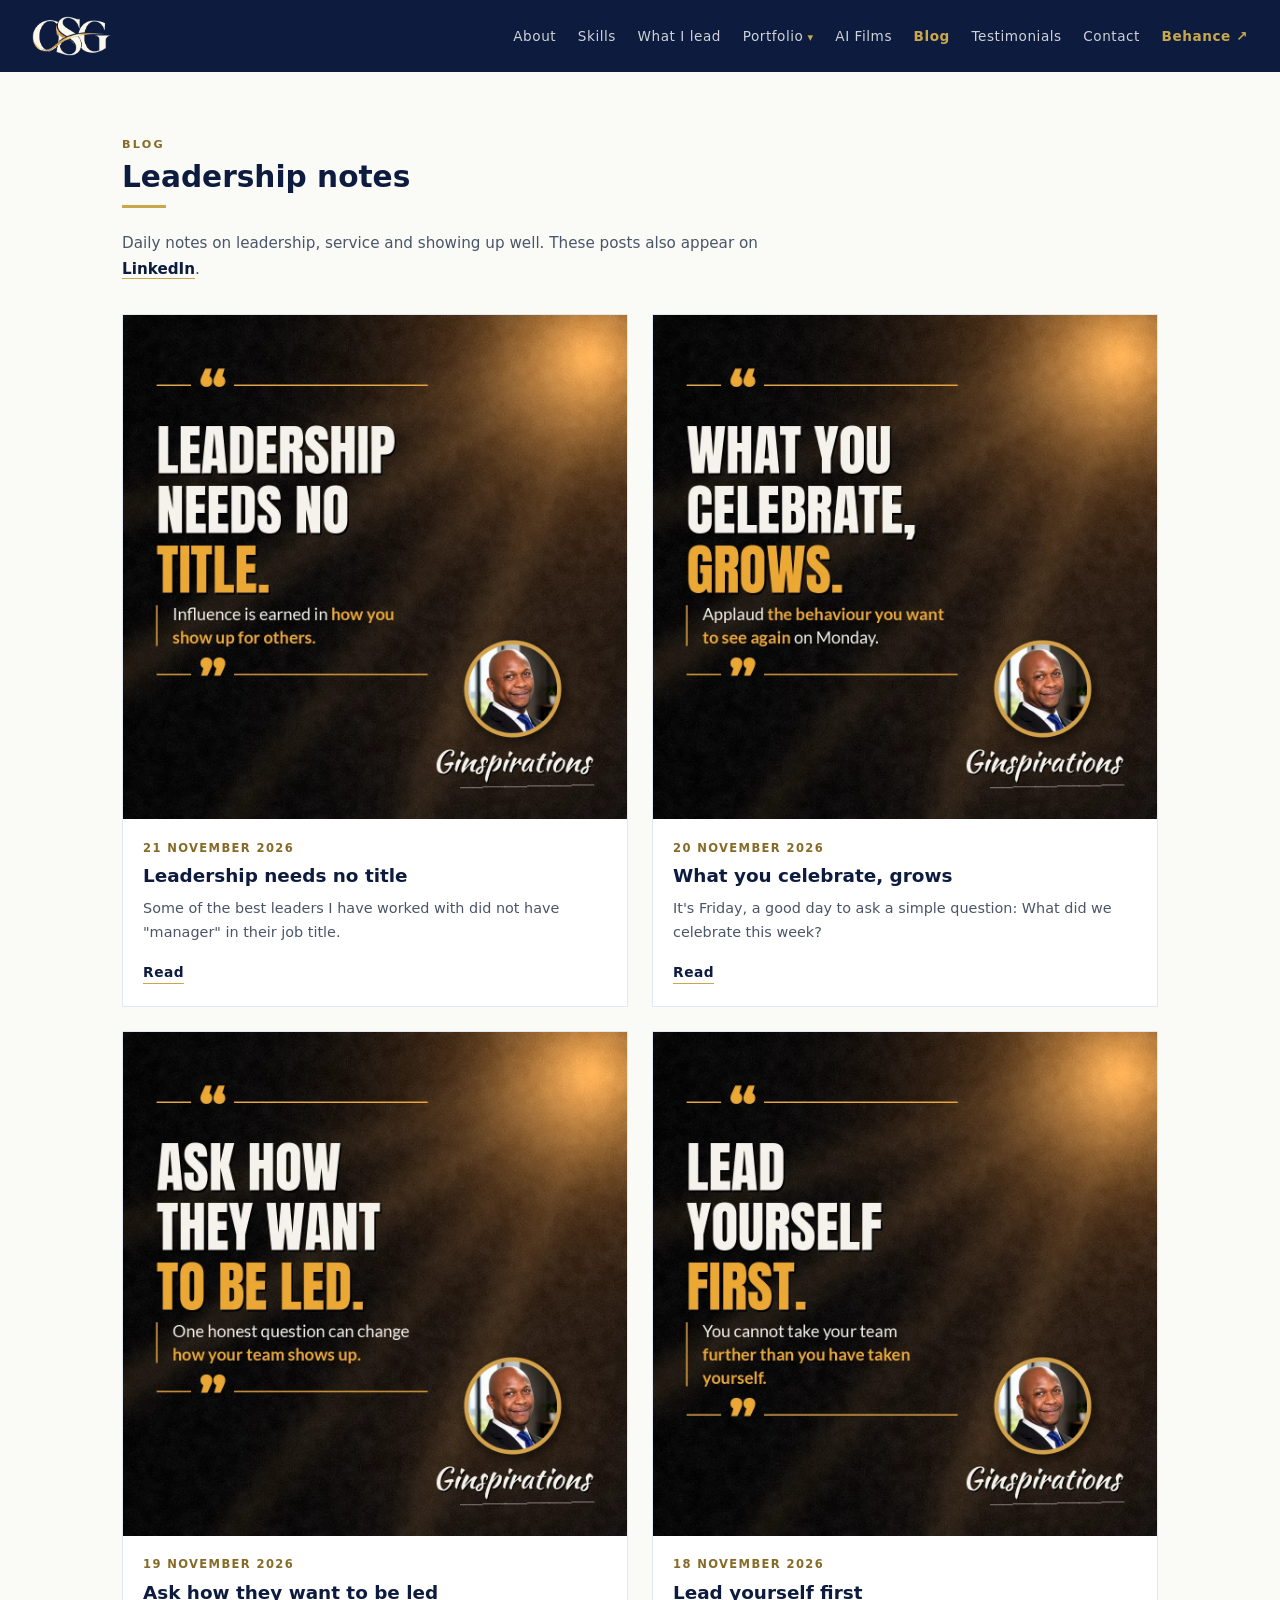
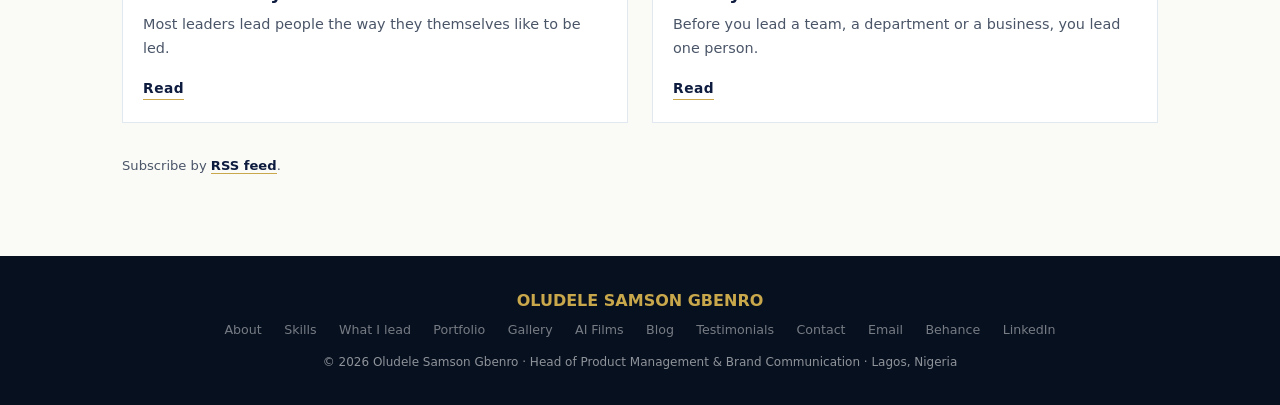
==== blog/index.html @ 09a49e97 "Add a blog for the daily leadership notes. The site now has a Blog section with the first four publi" ====
<!DOCTYPE html>
<html lang="en">
<head>
<meta charset="UTF-8">
<meta name="viewport" content="width=device-width, initial-scale=1.0">
<title>Blog | Oludele Gbenro</title>
<meta name="description" content="Leadership notes by Oludele Gbenro: daily lessons on leading yourself, your team and your work.">
<link rel="icon" href="/assets/img/favicon-osg.ico?v=2" sizes="any">
<link rel="icon" type="image/png" href="/assets/img/favicon-osg-32.png?v=2" sizes="32x32">
<link rel="apple-touch-icon" href="/assets/img/apple-touch-icon-osg.png?v=2">
<link rel="icon" type="image/png" href="/assets/img/icon-osg-512.png?v=2" sizes="512x512">
<link rel="stylesheet" href="/assets/css/blog.css">
<link rel="alternate" type="application/rss+xml" title="Oludele Gbenro — Blog" href="/blog/feed.xml">
<link rel="canonical" href="https://oludelegbenro.com/blog/">
<meta property="og:type" content="website">
<meta property="og:site_name" content="Oludele Gbenro">
<meta property="og:title" content="Blog | Oludele Gbenro">
<meta property="og:description" content="Leadership notes by Oludele Gbenro: daily lessons on leading yourself, your team and your work.">
<meta property="og:url" content="https://oludelegbenro.com/blog/">
<meta property="og:image" content="https://oludelegbenro.com/assets/blog/leadership-needs-no-title.jpg">
<meta property="og:image:secure_url" content="https://oludelegbenro.com/assets/blog/leadership-needs-no-title.jpg">
<meta property="og:image:type" content="image/jpeg">
<meta property="og:image:width" content="1080">
<meta property="og:image:height" content="1080">
<meta property="og:image:alt" content="Leadership needs no title">
<meta name="twitter:card" content="summary_large_image">
<meta name="twitter:title" content="Blog | Oludele Gbenro">
<meta name="twitter:description" content="Leadership notes by Oludele Gbenro: daily lessons on leading yourself, your team and your work.">
<meta name="twitter:image" content="https://oludelegbenro.com/assets/blog/leadership-needs-no-title.jpg">
</head>
<body>
<nav>
  <a class="logo" href="/" aria-label="Oludele Gbenro, home"><picture>
    <source type="image/webp" srcset="/assets/img/logo-osg-on-dark.webp">
    <img src="/assets/img/logo-osg-on-dark.png" width="79" height="40" alt="Oludele Samson Gbenro monogram">
  </picture></a>
  <button type="button" class="nav-toggle" aria-expanded="false" aria-controls="site-nav" aria-label="Menu"><span class="nav-toggle-bars" aria-hidden="true"></span></button>
  <ul class="nav-links" id="site-nav">
    <li><a href="/#about">About</a></li>
    <li><a href="/#skills">Skills</a></li>
    <li><a href="/#lead">What I lead</a></li>
    <li class="has-sub"><a href="/#portfolio" aria-haspopup="true" aria-expanded="false">Portfolio</a>
      <ul class="sub" aria-label="Portfolio submenu">
        <li><a href="/gallery.html">Gallery</a></li>
      </ul>
    </li>
    <li><a href="/#ai-films">AI Films</a></li>
    <li><a href="/blog/" aria-current="page">Blog</a></li>
    <li><a href="/#testimonials">Testimonials</a></li>
    <li><a href="/#contact">Contact</a></li>
    <li><a href="https://www.behance.net/deleg15" target="_blank" rel="noopener" style="color:var(--gold);font-weight:700">Behance ↗</a></li>
  </ul>
</nav>

<main>
<div class="blog-wrap">
  <div class="eyebrow">Blog</div>
  <h1 class="section-title">Leadership notes</h1>
  <div class="divider"></div>
  <p class="blog-intro">Daily notes on leadership, service and showing up well. These posts also appear on <a href="https://www.linkedin.com/in/oludelegbenro" target="_blank" rel="noopener">LinkedIn</a>.</p>
  <div class="blog-grid">
    <article class="blog-card">
      <a class="card-img" href="/blog/leadership-needs-no-title/">
        <picture>
          <source type="image/webp" srcset="/assets/blog/leadership-needs-no-title.webp">
          <img src="/assets/blog/leadership-needs-no-title.jpg" width="1080" height="1080" alt="Leadership needs no title" loading="lazy" decoding="async">
        </picture>
      </a>
      <div class="blog-card-body">
        <div class="blog-card-date">21 November 2026</div>
        <h2 class="blog-card-title"><a href="/blog/leadership-needs-no-title/">Leadership needs no title</a></h2>
        <p class="blog-card-excerpt">Some of the best leaders I have worked with did not have &quot;manager&quot; in their job title.</p>
        <a class="read-link" href="/blog/leadership-needs-no-title/">Read</a>
      </div>
    </article>
    <article class="blog-card">
      <a class="card-img" href="/blog/what-you-celebrate-grows/">
        <picture>
          <source type="image/webp" srcset="/assets/blog/what-you-celebrate-grows.webp">
          <img src="/assets/blog/what-you-celebrate-grows.jpg" width="1080" height="1080" alt="What you celebrate, grows" loading="lazy" decoding="async">
        </picture>
      </a>
      <div class="blog-card-body">
        <div class="blog-card-date">20 November 2026</div>
        <h2 class="blog-card-title"><a href="/blog/what-you-celebrate-grows/">What you celebrate, grows</a></h2>
        <p class="blog-card-excerpt">It&#x27;s Friday, a good day to ask a simple question: What did we celebrate this week?</p>
        <a class="read-link" href="/blog/what-you-celebrate-grows/">Read</a>
      </div>
    </article>
    <article class="blog-card">
      <a class="card-img" href="/blog/ask-how-they-want-to-be-led/">
        <picture>
          <source type="image/webp" srcset="/assets/blog/ask-how-they-want-to-be-led.webp">
          <img src="/assets/blog/ask-how-they-want-to-be-led.jpg" width="1080" height="1080" alt="Ask how they want to be led" loading="lazy" decoding="async">
        </picture>
      </a>
      <div class="blog-card-body">
        <div class="blog-card-date">19 November 2026</div>
        <h2 class="blog-card-title"><a href="/blog/ask-how-they-want-to-be-led/">Ask how they want to be led</a></h2>
        <p class="blog-card-excerpt">Most leaders lead people the way they themselves like to be led.</p>
        <a class="read-link" href="/blog/ask-how-they-want-to-be-led/">Read</a>
      </div>
    </article>
    <article class="blog-card">
      <a class="card-img" href="/blog/lead-yourself-first/">
        <picture>
          <source type="image/webp" srcset="/assets/blog/lead-yourself-first.webp">
          <img src="/assets/blog/lead-yourself-first.jpg" width="1080" height="1080" alt="Lead yourself first" loading="lazy" decoding="async">
        </picture>
      </a>
      <div class="blog-card-body">
        <div class="blog-card-date">18 November 2026</div>
        <h2 class="blog-card-title"><a href="/blog/lead-yourself-first/">Lead yourself first</a></h2>
        <p class="blog-card-excerpt">Before you lead a team, a department or a business, you lead one person.</p>
        <a class="read-link" href="/blog/lead-yourself-first/">Read</a>
      </div>
    </article>
  </div>
  <p class="rss-link">Subscribe by <a href="/blog/feed.xml">RSS feed</a>.</p>
</div>

</main>
<footer>
  <div class="footer-name">OLUDELE SAMSON GBENRO</div>
  <div class="footer-links">
    <a href="/#about">About</a>
    <a href="/#skills">Skills</a>
    <a href="/#lead">What I lead</a>
    <a href="/#portfolio">Portfolio</a>
    <a href="/gallery.html">Gallery</a>
    <a href="/#ai-films">AI Films</a>
    <a href="/blog/">Blog</a>
    <a href="/#testimonials">Testimonials</a>
    <a href="/#contact">Contact</a>
    <a href="mailto:oludele.gbenro@gmail.com">Email</a>
    <a href="https://www.behance.net/deleg15" target="_blank" rel="noopener">Behance</a>
    <a href="https://www.linkedin.com/in/oludelegbenro" target="_blank" rel="noopener">LinkedIn</a>
  </div>
  <div class="footer-copy">&copy; 2026 Oludele Samson Gbenro · Head of Product Management &amp; Brand Communication · Lagos, Nigeria</div>
</footer>


<script>
(function(){
  var btn=document.querySelector('.nav-toggle');
  var links=document.querySelector('#site-nav');
  if(btn && links){
    btn.addEventListener('click', function(){
      var open=btn.getAttribute('aria-expanded')==='true';
      btn.setAttribute('aria-expanded', open?'false':'true');
      links.classList.toggle('is-open', !open);
    });
    links.querySelectorAll('a').forEach(function(a){
      a.addEventListener('click', function(){
        if(window.matchMedia('(max-width:880px)').matches){
          btn.setAttribute('aria-expanded','false');
          links.classList.remove('is-open');
        }
      });
    });
  }
  document.querySelectorAll('.has-sub').forEach(function(li){
    var t=li.querySelector(':scope > a');
    if(!t) return;
    if(!t.hasAttribute('aria-expanded')) t.setAttribute('aria-expanded','false');
    function open(){t.setAttribute('aria-expanded','true');}
    function close(){t.setAttribute('aria-expanded','false');}
    li.addEventListener('mouseenter', open);
    li.addEventListener('mouseleave', close);
    li.addEventListener('focusin', open);
    li.addEventListener('focusout', function(e){
      if(!li.contains(e.relatedTarget)) close();
    });
  });
})();
</script>

<!-- Cloudflare Web Analytics --><script type='module' src='https://static.cloudflareinsights.com/beacon.min.js' data-cf-beacon='{"token": "ed37141234864c09a4eef9b2cd241694"}'></script><!-- End Cloudflare Web Analytics -->
</body>
</html>
---- assets/css/blog.css ----
*{margin:0;padding:0;box-sizing:border-box}
:root{
  --navy:#0D1B3E;--gold:#C9A84C;--gold-on-light:#866A27;--cream:#FAFAF7;
  --slate:#4A5568;--light:#F4F4F8;--border:#E2E8F0;
  --text:#1A1F36;--muted:#6B7280;
}
body{font-family:'Segoe UI',system-ui,sans-serif;color:var(--text);background:var(--cream);line-height:1.6;min-height:100vh;display:flex;flex-direction:column}
a{text-decoration:none}
a:focus,a:focus-visible{outline:2px solid var(--gold);outline-offset:3px}
img{max-width:100%;height:auto;display:block}
main{flex:1}

nav{background:var(--navy);padding:1rem 2rem;display:flex;justify-content:space-between;align-items:center;position:sticky;top:0;z-index:100}
.logo{display:flex;align-items:center;flex-shrink:0;line-height:0}
.logo picture{display:block;line-height:0}
.logo img{height:40px;width:auto;display:block}
a.logo{text-decoration:none}
a.logo:focus,a.logo:focus-visible{outline:2px solid var(--gold);outline-offset:3px}
.nav-toggle{display:none;width:44px;height:44px;background:transparent;border:1.5px solid var(--gold);cursor:pointer;padding:0;align-items:center;justify-content:center}
.nav-toggle-bars,.nav-toggle-bars::before,.nav-toggle-bars::after{display:block;width:18px;height:2px;background:var(--gold);position:relative}
.nav-toggle-bars::before,.nav-toggle-bars::after{content:"";position:absolute;left:0}
.nav-toggle-bars::before{top:-6px}
.nav-toggle-bars::after{top:6px}
.nav-toggle[aria-expanded="true"] .nav-toggle-bars{background:transparent}
.nav-toggle[aria-expanded="true"] .nav-toggle-bars::before{top:0;transform:rotate(45deg)}
.nav-toggle[aria-expanded="true"] .nav-toggle-bars::after{top:0;transform:rotate(-45deg)}
.nav-links{display:flex;gap:1.35rem;list-style:none;flex-wrap:wrap}
.nav-links a{color:rgba(255,255,255,0.8);font-size:0.85rem;letter-spacing:0.04em}
.nav-links a:hover{color:var(--gold)}
.nav-links a[aria-current="page"]{color:var(--gold);font-weight:700}
.nav-links .has-sub{position:relative}
.nav-links .sub{list-style:none;position:absolute;top:100%;left:-0.9rem;min-width:170px;background:var(--navy);border:1px solid rgba(201,168,76,0.4);padding:0.4rem 0;display:none;z-index:200}
.nav-links .has-sub:hover .sub,.nav-links .has-sub:focus-within .sub{display:block}
.nav-links .has-sub>a::after{content:" \25BE";font-size:0.7rem;color:var(--gold)}
.nav-links .sub a{display:block;padding:0.45rem 0.9rem;white-space:nowrap}
.nav-links .has-sub{padding-bottom:0.4rem;margin-bottom:-0.4rem}

footer{background:#07101f;padding:2rem;text-align:center}
.footer-name{color:var(--gold);font-weight:700;font-size:1rem;margin-bottom:0.35rem}
.footer-links{display:flex;gap:1.4rem;justify-content:center;margin-bottom:0.85rem;flex-wrap:wrap}
.footer-links a{color:rgba(255,255,255,0.45);font-size:0.79rem}
.footer-links a:hover{color:var(--gold)}
.footer-copy{color:rgba(255,255,255,0.55);font-size:0.75rem}

.btn-primary{background:var(--gold);color:var(--navy);padding:0.68rem 1.5rem;font-weight:700;font-size:0.86rem;letter-spacing:0.05em;display:inline-block}
.btn-outline{border:1.5px solid var(--gold-on-light);color:var(--gold-on-light);padding:0.68rem 1.5rem;font-weight:600;font-size:0.86rem;display:inline-block;background:transparent}
.btn-outline:hover{background:rgba(134,106,39,0.08)}

.blog-wrap{padding:4rem 2rem 5rem;max-width:1100px;margin:0 auto;width:100%}
.eyebrow{color:var(--gold-on-light);font-size:0.7rem;letter-spacing:0.2em;text-transform:uppercase;font-weight:700;margin-bottom:0.4rem}
.section-title{font-size:1.85rem;font-weight:700;color:var(--navy);margin-bottom:0.4rem;line-height:1.2}
.divider{width:44px;height:3px;background:var(--gold);margin:0.6rem 0 1.4rem}
.blog-intro{font-size:0.95rem;color:var(--slate);max-width:40rem;margin:0 0 2rem;line-height:1.7}
.blog-intro a{color:var(--navy);font-weight:700;border-bottom:1px solid var(--gold)}

.blog-grid{display:grid;grid-template-columns:1fr;gap:1.5rem}
@media(min-width:760px){
  .blog-grid{grid-template-columns:1fr 1fr}
}
.blog-card{background:#fff;border:0.5px solid var(--border);overflow:hidden;display:flex;flex-direction:column;min-width:0}
.blog-card a.card-img{display:block;background:var(--light)}
.blog-card img{width:100%;aspect-ratio:1/1;object-fit:cover}
.blog-card-body{padding:1.2rem 1.25rem 1.4rem;display:flex;flex-direction:column;flex:1}
.blog-card-date{font-size:0.72rem;letter-spacing:0.12em;text-transform:uppercase;color:var(--gold-on-light);font-weight:700;margin-bottom:0.45rem}
.blog-card-title{font-size:1.15rem;font-weight:700;color:var(--navy);margin:0 0 0.55rem;line-height:1.3}
.blog-card-title a{color:var(--navy)}
.blog-card-title a:hover{color:var(--gold-on-light)}
.blog-card-excerpt{font-size:0.9rem;color:var(--slate);line-height:1.65;margin:0 0 1rem;flex:1}
.blog-card .read-link{color:var(--navy);font-weight:700;font-size:0.86rem;letter-spacing:0.04em;border-bottom:1px solid var(--gold);align-self:flex-start}

.crumb{font-size:0.8rem;color:var(--muted);margin-bottom:1.4rem}
.crumb a{color:var(--gold-on-light);font-weight:600}
.crumb a:hover{border-bottom:1px solid var(--gold-on-light)}
.crumb span{margin:0 0.4rem;color:var(--border)}

.post{max-width:720px;margin:0 auto}
.post-date{font-size:0.72rem;letter-spacing:0.14em;text-transform:uppercase;color:var(--gold-on-light);font-weight:700;margin-bottom:0.55rem}
.post h1{font-size:2rem;font-weight:700;color:var(--navy);line-height:1.2;margin:0 0 1.4rem}
.post-hero{margin:0 0 2rem;background:#fff;border:0.5px solid var(--border)}
.post-hero img{width:100%;aspect-ratio:1/1;object-fit:cover}
.post-body{font-size:1.05rem;color:var(--text);line-height:1.8}
.post-body p{margin:0 0 1.05rem}
.post-truth{background:var(--light);border-left:3px solid var(--gold);padding:1rem 1.15rem;margin:1.4rem 0 1.5rem}
.post-truth-label{display:block;font-size:0.72rem;letter-spacing:0.16em;text-transform:uppercase;color:var(--gold-on-light);font-weight:700;margin-bottom:0.35rem}
.post-truth-line{font-size:1.15rem;font-weight:700;color:var(--navy);line-height:1.4;margin:0}

.post-tags{display:flex;flex-wrap:wrap;gap:0.45rem;margin:1.6rem 0 0;list-style:none}
.post-tags li{font-size:0.72rem;letter-spacing:0.04em;color:var(--gold-on-light);border:1px solid rgba(134,106,39,0.35);padding:0.22rem 0.55rem;font-weight:600}

.post-cta{margin:2.4rem 0 0;background:var(--navy);padding:1.75rem 1.5rem;text-align:center}
.post-cta h2{color:#fff;font-size:1.15rem;margin:0 0 0.45rem}
.post-cta p{color:rgba(255,255,255,0.65);font-size:0.9rem;margin:0 0 1.2rem}
.post-cta-actions{display:flex;flex-wrap:wrap;gap:0.7rem;justify-content:center}
.post-cta .btn-primary{color:var(--navy)}
.post-cta .btn-outline{border-color:var(--gold);color:var(--gold)}
.post-cta .btn-outline:hover{background:rgba(201,168,76,0.12)}

.post-pager{background:transparent;position:static;display:flex;justify-content:space-between;align-items:flex-start;gap:1rem;flex-wrap:wrap;margin:2.2rem 0 0;padding:1.4rem 0 0;border-top:0.5px solid var(--border);text-align:left}
.post-pager a{color:var(--navy);font-size:0.88rem;font-weight:600;max-width:48%;line-height:1.4}
.post-pager a:hover{color:var(--gold-on-light)}
.post-pager .dir{display:block;font-size:0.68rem;letter-spacing:0.14em;text-transform:uppercase;color:var(--gold-on-light);font-weight:700;margin-bottom:0.2rem}
.post-pager .next{text-align:right;margin-left:auto}

.rss-link{margin-top:2rem;font-size:0.82rem;color:var(--slate)}
.rss-link a{color:var(--navy);font-weight:700;border-bottom:1px solid var(--gold)}

@media(max-width:880px){
  .logo img{height:34px}
  nav{flex-wrap:wrap;gap:0;align-items:center}
  .nav-toggle{display:inline-flex}
  .nav-links{display:none;flex-direction:column;gap:0;flex-basis:100%;width:100%;padding:0.35rem 0 0.5rem}
  .nav-links.is-open{display:flex}
  .nav-links>li{width:100%}
  .nav-links a{display:block;padding:0.7rem 0}
  .nav-links .sub{position:static;display:flex;flex-direction:column;background:none;border:0;padding:0 0 0 0.9rem;min-width:0;margin:0}
  .nav-links .sub a{padding:0.4rem 0}
  .nav-links .sub a::before{content:"\21B3 ";color:var(--gold)}
  .nav-links .has-sub{padding-bottom:0;margin-bottom:0}
}
@media(max-width:760px){
  .blog-wrap{padding:2.4rem 1.25rem 3.5rem}
  .post h1{font-size:1.55rem}
  .post-pager a{max-width:100%}
  .post-pager .next{text-align:left;margin-left:0}
}
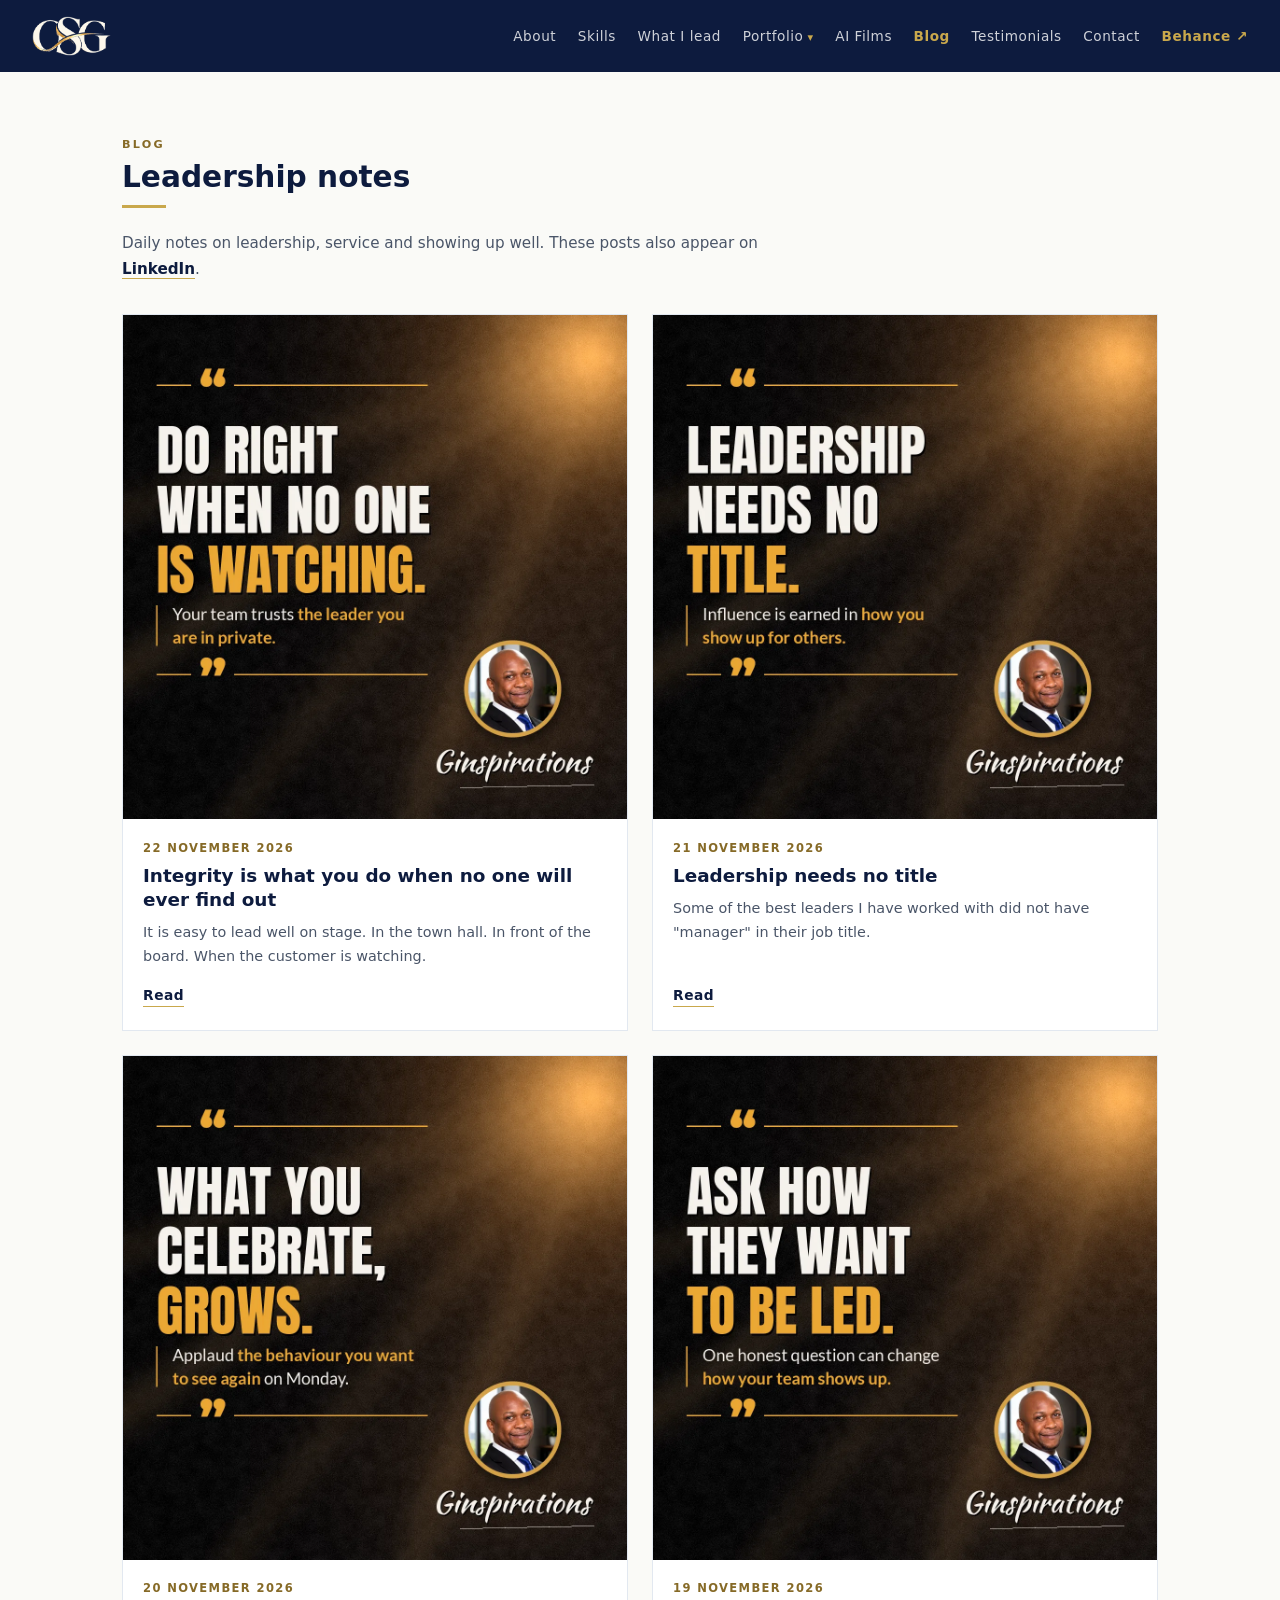
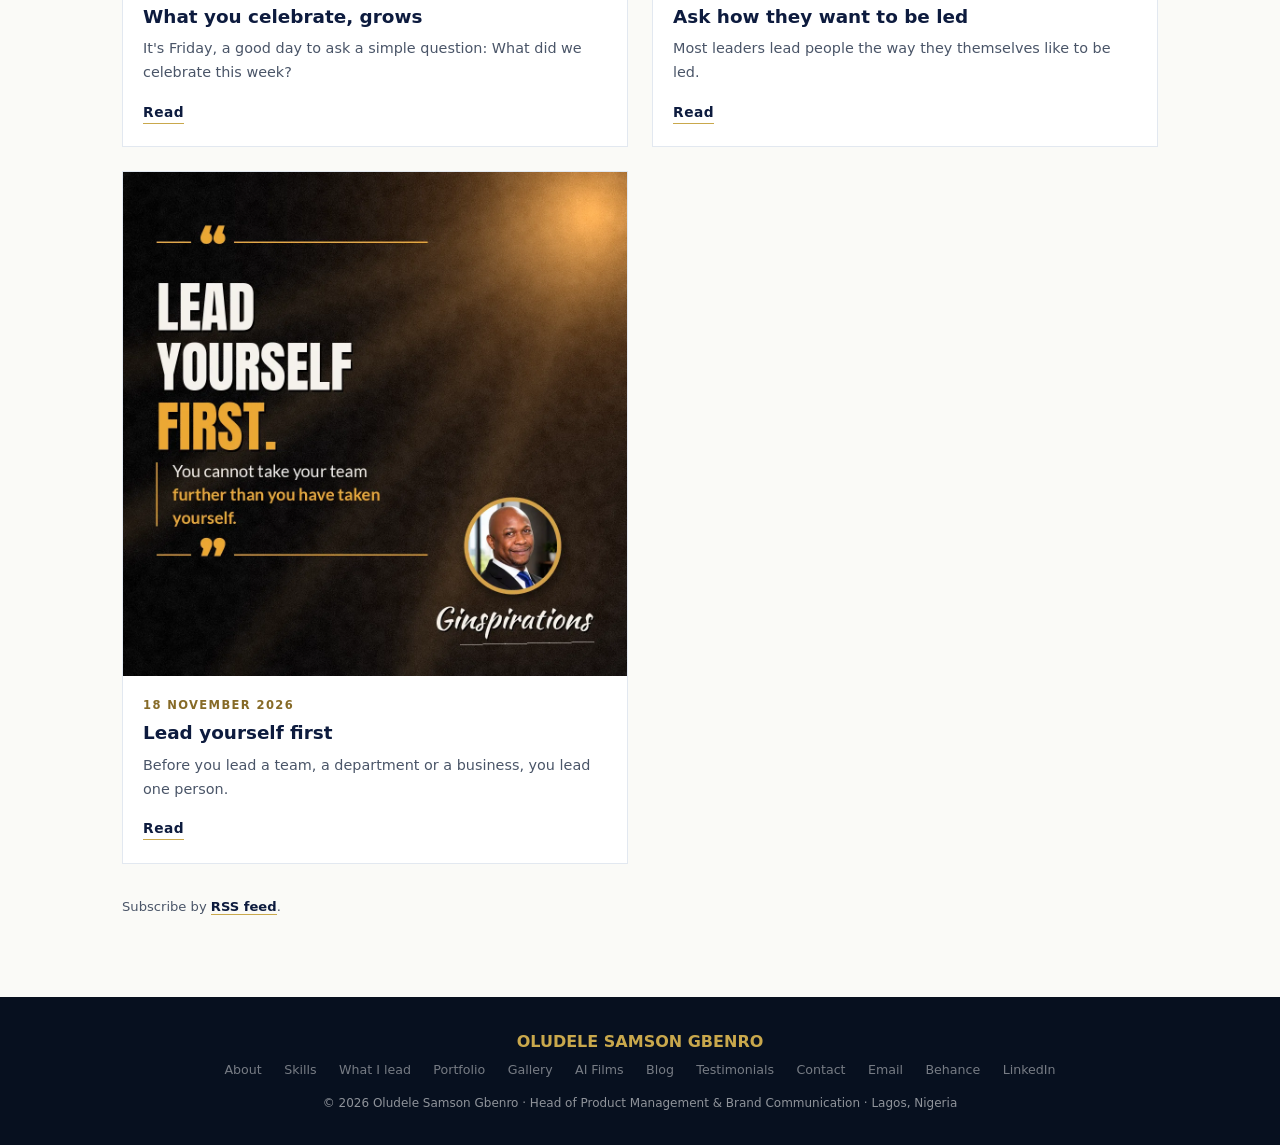
==== commit d3133a6c: "Blog: leadership 22 Nov" ====
--- a/blog/index.html
+++ b/blog/index.html
@@ -17,16 +17,16 @@
 <meta property="og:title" content="Blog | Oludele Gbenro">
 <meta property="og:description" content="Leadership notes by Oludele Gbenro: daily lessons on leading yourself, your team and your work.">
 <meta property="og:url" content="https://oludelegbenro.com/blog/">
-<meta property="og:image" content="https://oludelegbenro.com/assets/blog/leadership-needs-no-title.jpg">
-<meta property="og:image:secure_url" content="https://oludelegbenro.com/assets/blog/leadership-needs-no-title.jpg">
+<meta property="og:image" content="https://oludelegbenro.com/assets/blog/integrity-is-what-you-do-when-no-one-will-ever-find-out.jpg">
+<meta property="og:image:secure_url" content="https://oludelegbenro.com/assets/blog/integrity-is-what-you-do-when-no-one-will-ever-find-out.jpg">
 <meta property="og:image:type" content="image/jpeg">
 <meta property="og:image:width" content="1080">
 <meta property="og:image:height" content="1080">
-<meta property="og:image:alt" content="Leadership needs no title">
+<meta property="og:image:alt" content="Integrity is what you do when no one will ever find out">
 <meta name="twitter:card" content="summary_large_image">
 <meta name="twitter:title" content="Blog | Oludele Gbenro">
 <meta name="twitter:description" content="Leadership notes by Oludele Gbenro: daily lessons on leading yourself, your team and your work.">
-<meta name="twitter:image" content="https://oludelegbenro.com/assets/blog/leadership-needs-no-title.jpg">
+<meta name="twitter:image" content="https://oludelegbenro.com/assets/blog/integrity-is-what-you-do-when-no-one-will-ever-find-out.jpg">
 </head>
 <body>
 <nav>
@@ -59,6 +59,20 @@
   <div class="divider"></div>
   <p class="blog-intro">Daily notes on leadership, service and showing up well. These posts also appear on <a href="https://www.linkedin.com/in/oludelegbenro" target="_blank" rel="noopener">LinkedIn</a>.</p>
   <div class="blog-grid">
+    <article class="blog-card">
+      <a class="card-img" href="/blog/integrity-is-what-you-do-when-no-one-will-ever-find-out/">
+        <picture>
+          <source type="image/webp" srcset="/assets/blog/integrity-is-what-you-do-when-no-one-will-ever-find-out.webp">
+          <img src="/assets/blog/integrity-is-what-you-do-when-no-one-will-ever-find-out.jpg" width="1080" height="1080" alt="Integrity is what you do when no one will ever find out" loading="lazy" decoding="async">
+        </picture>
+      </a>
+      <div class="blog-card-body">
+        <div class="blog-card-date">22 November 2026</div>
+        <h2 class="blog-card-title"><a href="/blog/integrity-is-what-you-do-when-no-one-will-ever-find-out/">Integrity is what you do when no one will ever find out</a></h2>
+        <p class="blog-card-excerpt">It is easy to lead well on stage. In the town hall. In front of the board. When the customer is watching.</p>
+        <a class="read-link" href="/blog/integrity-is-what-you-do-when-no-one-will-ever-find-out/">Read</a>
+      </div>
+    </article>
     <article class="blog-card">
       <a class="card-img" href="/blog/leadership-needs-no-title/">
         <picture>
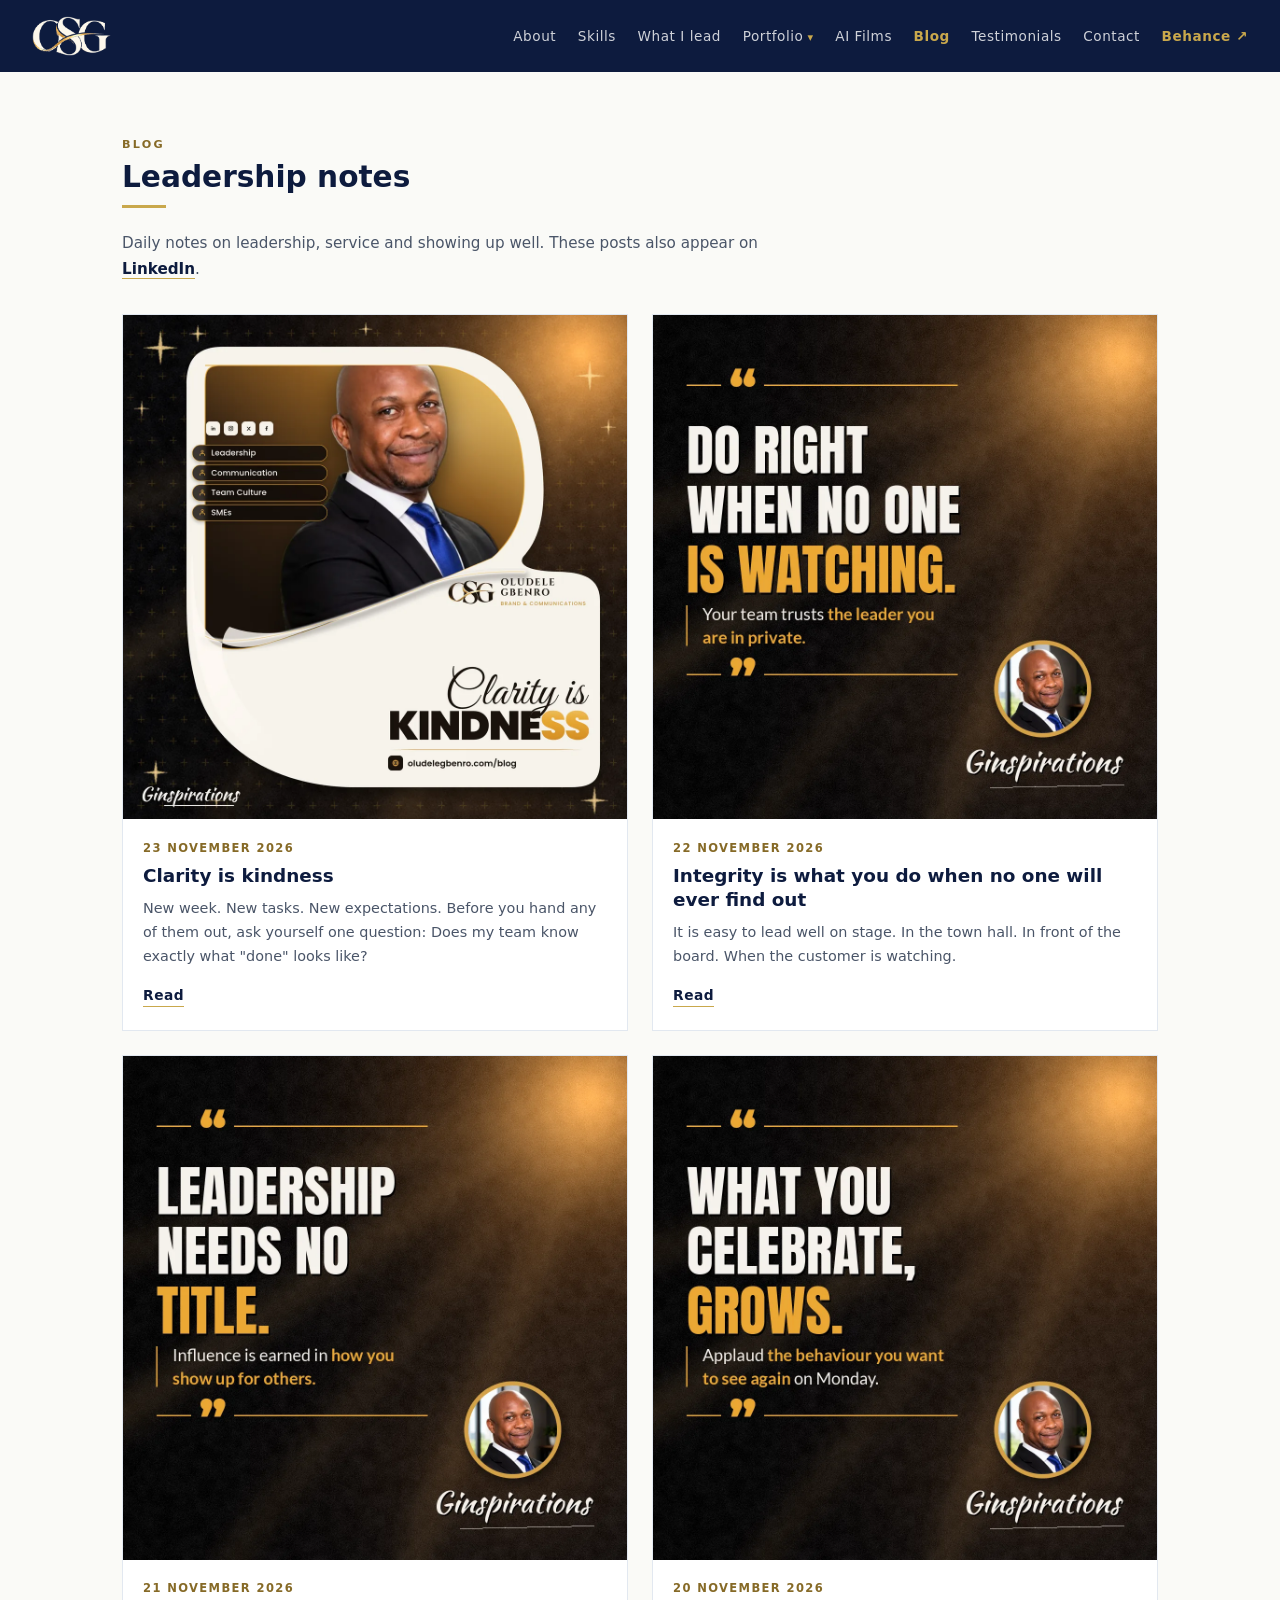
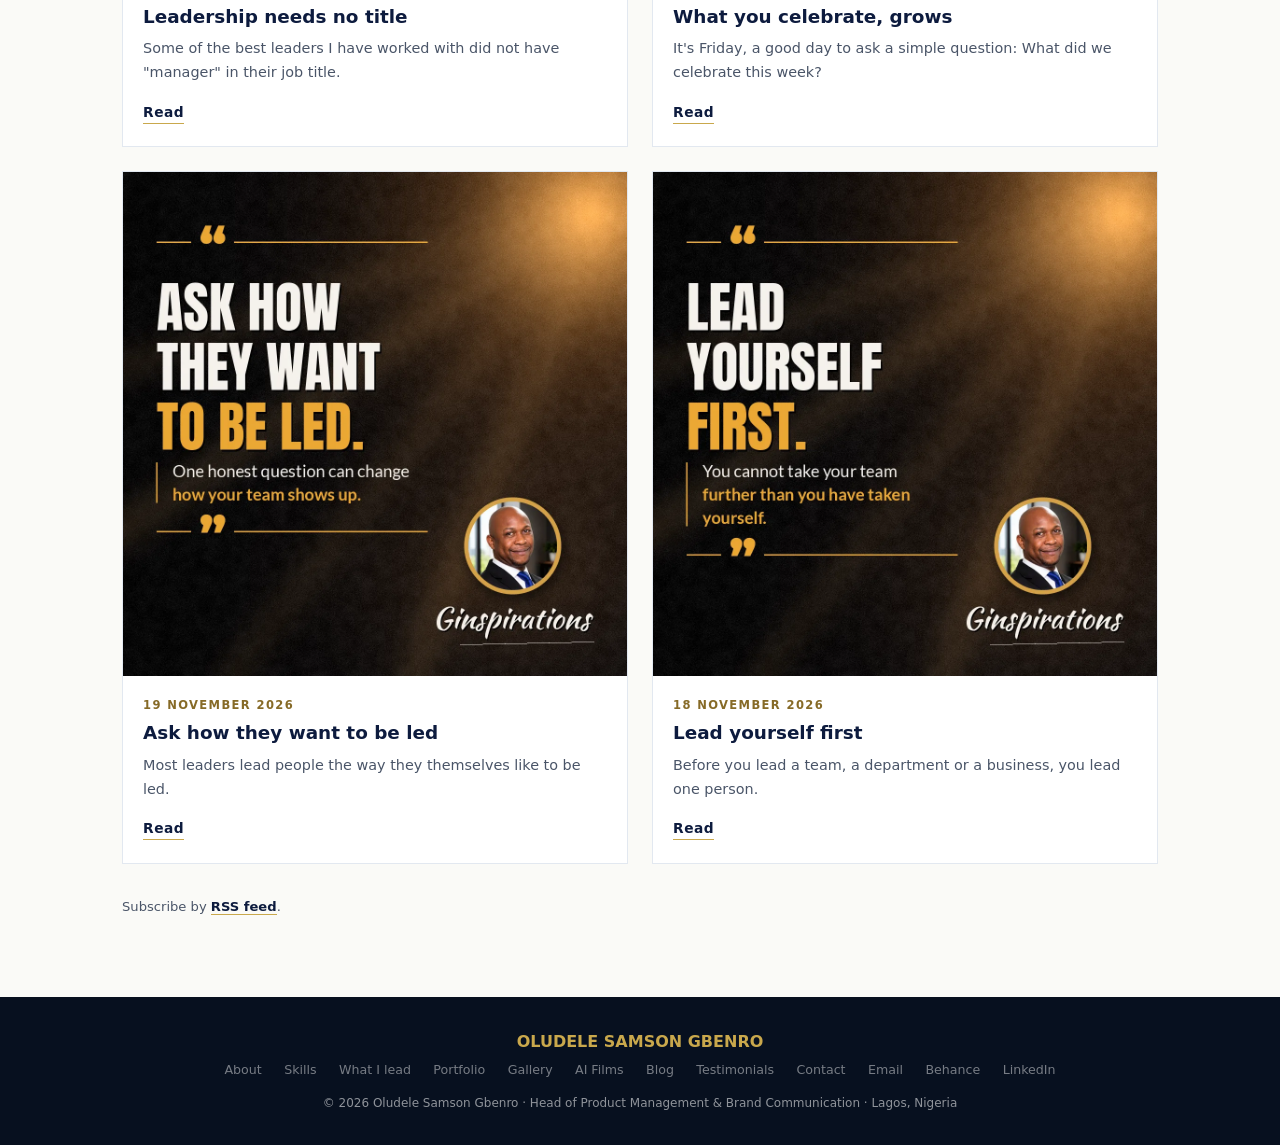
==== commit ab9347a6: "Blog: Clarity is kindness" ====
--- a/blog/index.html
+++ b/blog/index.html
@@ -17,16 +17,16 @@
 <meta property="og:title" content="Blog | Oludele Gbenro">
 <meta property="og:description" content="Leadership notes by Oludele Gbenro: daily lessons on leading yourself, your team and your work.">
 <meta property="og:url" content="https://oludelegbenro.com/blog/">
-<meta property="og:image" content="https://oludelegbenro.com/assets/blog/integrity-is-what-you-do-when-no-one-will-ever-find-out.jpg">
-<meta property="og:image:secure_url" content="https://oludelegbenro.com/assets/blog/integrity-is-what-you-do-when-no-one-will-ever-find-out.jpg">
+<meta property="og:image" content="https://oludelegbenro.com/assets/blog/clarity-is-kindness.jpg">
+<meta property="og:image:secure_url" content="https://oludelegbenro.com/assets/blog/clarity-is-kindness.jpg">
 <meta property="og:image:type" content="image/jpeg">
 <meta property="og:image:width" content="1080">
 <meta property="og:image:height" content="1080">
-<meta property="og:image:alt" content="Integrity is what you do when no one will ever find out">
+<meta property="og:image:alt" content="Clarity is kindness">
 <meta name="twitter:card" content="summary_large_image">
 <meta name="twitter:title" content="Blog | Oludele Gbenro">
 <meta name="twitter:description" content="Leadership notes by Oludele Gbenro: daily lessons on leading yourself, your team and your work.">
-<meta name="twitter:image" content="https://oludelegbenro.com/assets/blog/integrity-is-what-you-do-when-no-one-will-ever-find-out.jpg">
+<meta name="twitter:image" content="https://oludelegbenro.com/assets/blog/clarity-is-kindness.jpg">
 </head>
 <body>
 <nav>
@@ -59,6 +59,20 @@
   <div class="divider"></div>
   <p class="blog-intro">Daily notes on leadership, service and showing up well. These posts also appear on <a href="https://www.linkedin.com/in/oludelegbenro" target="_blank" rel="noopener">LinkedIn</a>.</p>
   <div class="blog-grid">
+    <article class="blog-card">
+      <a class="card-img" href="/blog/clarity-is-kindness/">
+        <picture>
+          <source type="image/webp" srcset="/assets/blog/clarity-is-kindness.webp">
+          <img src="/assets/blog/clarity-is-kindness.jpg" width="1080" height="1080" alt="Clarity is kindness" loading="lazy" decoding="async">
+        </picture>
+      </a>
+      <div class="blog-card-body">
+        <div class="blog-card-date">23 November 2026</div>
+        <h2 class="blog-card-title"><a href="/blog/clarity-is-kindness/">Clarity is kindness</a></h2>
+        <p class="blog-card-excerpt">New week. New tasks. New expectations. Before you hand any of them out, ask yourself one question: Does my team know exactly what &quot;done&quot; looks like?</p>
+        <a class="read-link" href="/blog/clarity-is-kindness/">Read</a>
+      </div>
+    </article>
     <article class="blog-card">
       <a class="card-img" href="/blog/integrity-is-what-you-do-when-no-one-will-ever-find-out/">
         <picture>
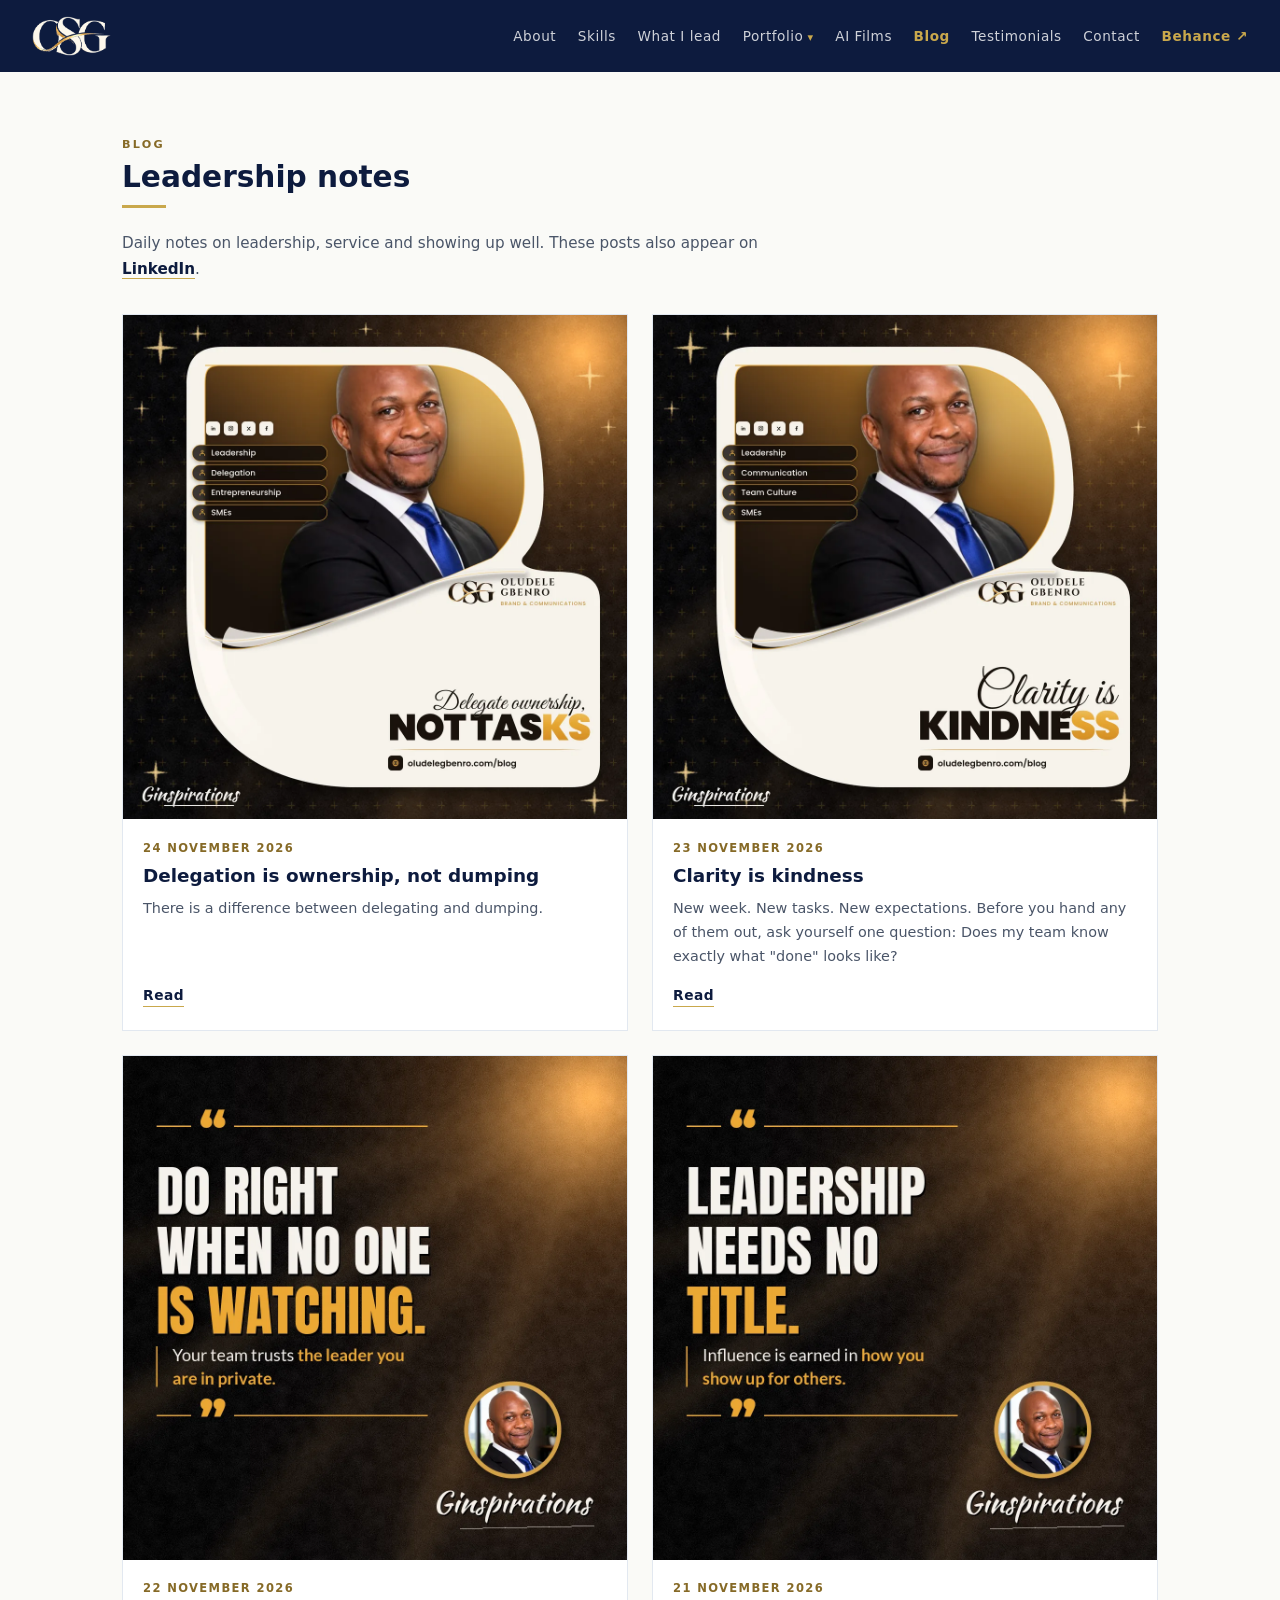
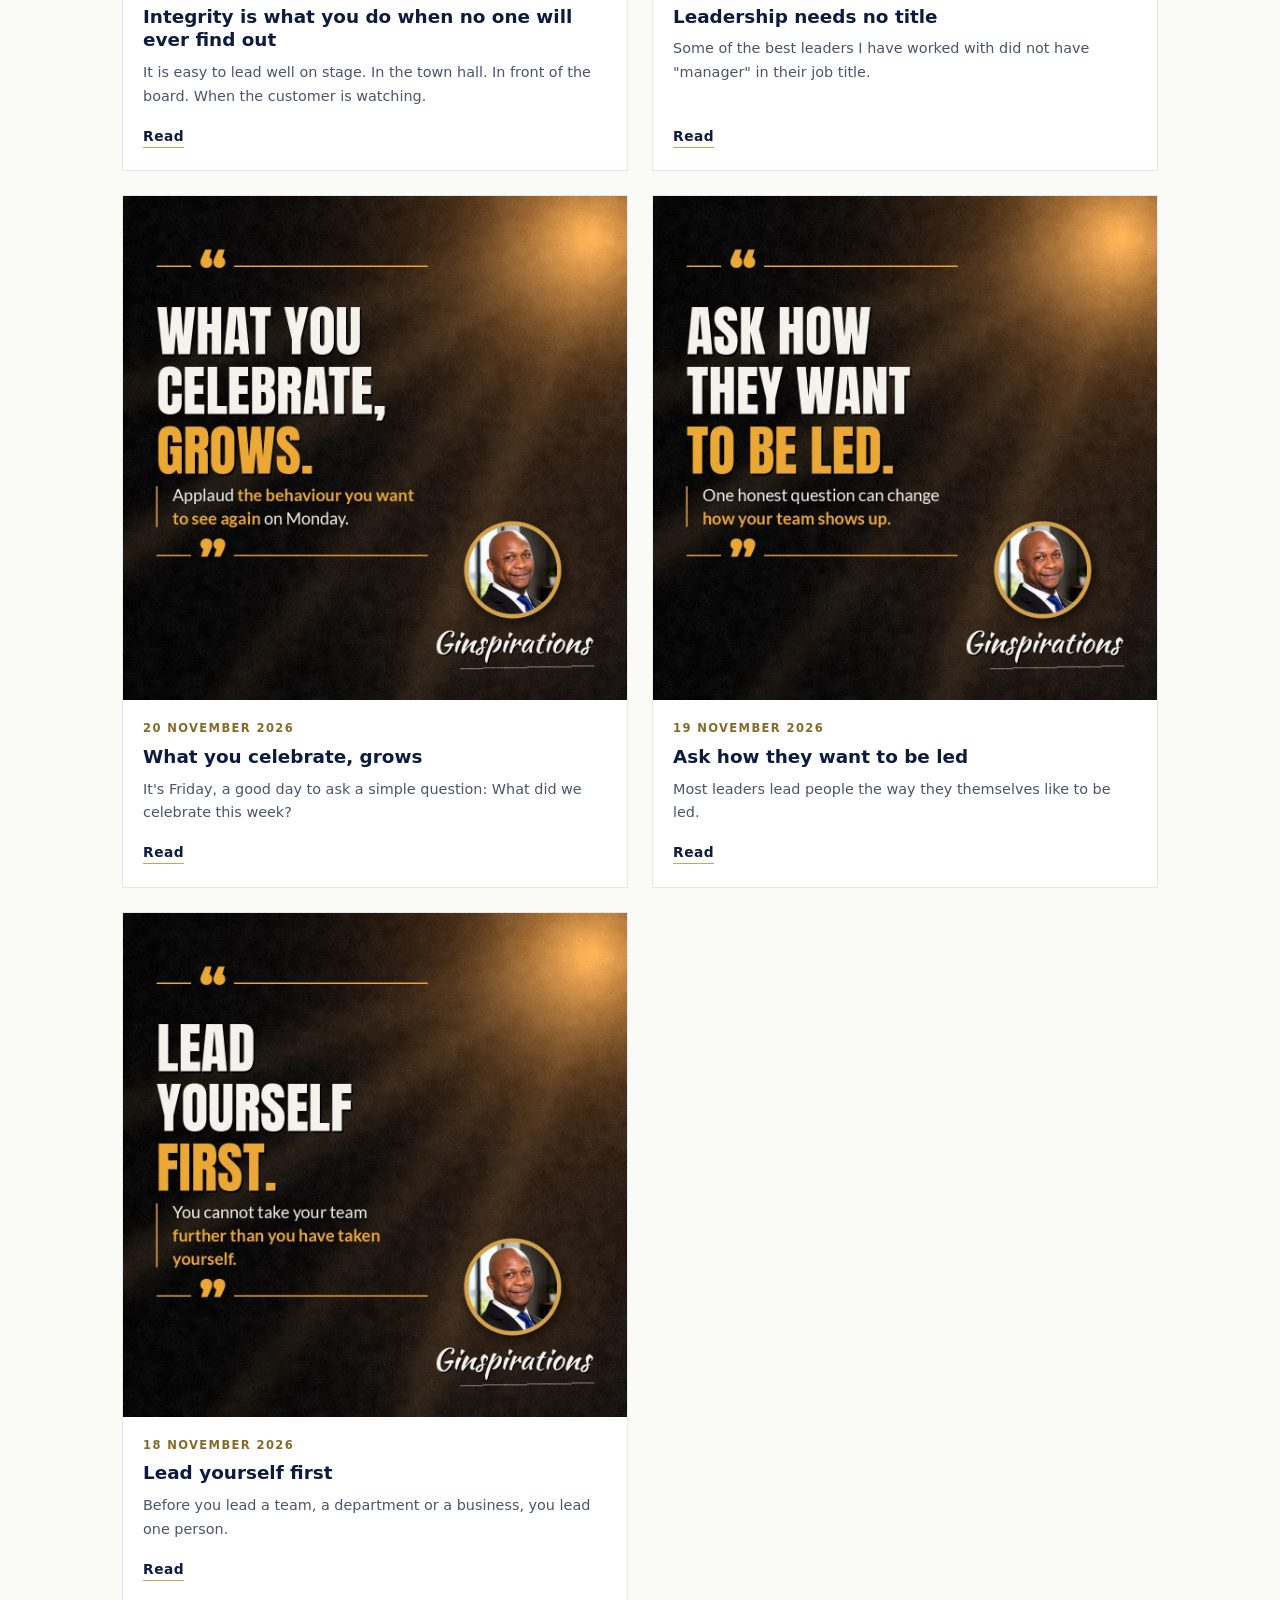
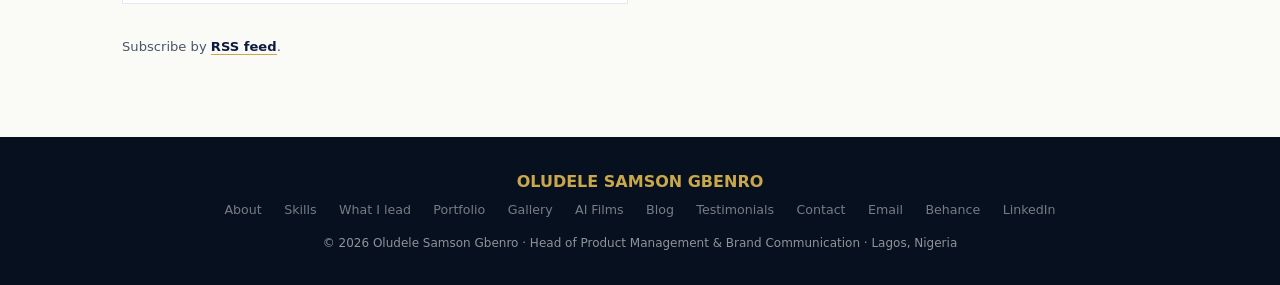
==== commit 71b497a2: "Blog: delegation is ownership, not dumping" ====
--- a/blog/index.html
+++ b/blog/index.html
@@ -17,16 +17,16 @@
 <meta property="og:title" content="Blog | Oludele Gbenro">
 <meta property="og:description" content="Leadership notes by Oludele Gbenro: daily lessons on leading yourself, your team and your work.">
 <meta property="og:url" content="https://oludelegbenro.com/blog/">
-<meta property="og:image" content="https://oludelegbenro.com/assets/blog/clarity-is-kindness.jpg">
-<meta property="og:image:secure_url" content="https://oludelegbenro.com/assets/blog/clarity-is-kindness.jpg">
+<meta property="og:image" content="https://oludelegbenro.com/assets/blog/delegation-is-ownership-not-dumping.jpg">
+<meta property="og:image:secure_url" content="https://oludelegbenro.com/assets/blog/delegation-is-ownership-not-dumping.jpg">
 <meta property="og:image:type" content="image/jpeg">
 <meta property="og:image:width" content="1080">
 <meta property="og:image:height" content="1080">
-<meta property="og:image:alt" content="Clarity is kindness">
+<meta property="og:image:alt" content="Delegation is ownership, not dumping">
 <meta name="twitter:card" content="summary_large_image">
 <meta name="twitter:title" content="Blog | Oludele Gbenro">
 <meta name="twitter:description" content="Leadership notes by Oludele Gbenro: daily lessons on leading yourself, your team and your work.">
-<meta name="twitter:image" content="https://oludelegbenro.com/assets/blog/clarity-is-kindness.jpg">
+<meta name="twitter:image" content="https://oludelegbenro.com/assets/blog/delegation-is-ownership-not-dumping.jpg">
 </head>
 <body>
 <nav>
@@ -59,6 +59,20 @@
   <div class="divider"></div>
   <p class="blog-intro">Daily notes on leadership, service and showing up well. These posts also appear on <a href="https://www.linkedin.com/in/oludelegbenro" target="_blank" rel="noopener">LinkedIn</a>.</p>
   <div class="blog-grid">
+    <article class="blog-card">
+      <a class="card-img" href="/blog/delegation-is-ownership-not-dumping/">
+        <picture>
+          <source type="image/webp" srcset="/assets/blog/delegation-is-ownership-not-dumping.webp">
+          <img src="/assets/blog/delegation-is-ownership-not-dumping.jpg" width="1080" height="1080" alt="Delegation is ownership, not dumping" loading="lazy" decoding="async">
+        </picture>
+      </a>
+      <div class="blog-card-body">
+        <div class="blog-card-date">24 November 2026</div>
+        <h2 class="blog-card-title"><a href="/blog/delegation-is-ownership-not-dumping/">Delegation is ownership, not dumping</a></h2>
+        <p class="blog-card-excerpt">There is a difference between delegating and dumping.</p>
+        <a class="read-link" href="/blog/delegation-is-ownership-not-dumping/">Read</a>
+      </div>
+    </article>
     <article class="blog-card">
       <a class="card-img" href="/blog/clarity-is-kindness/">
         <picture>
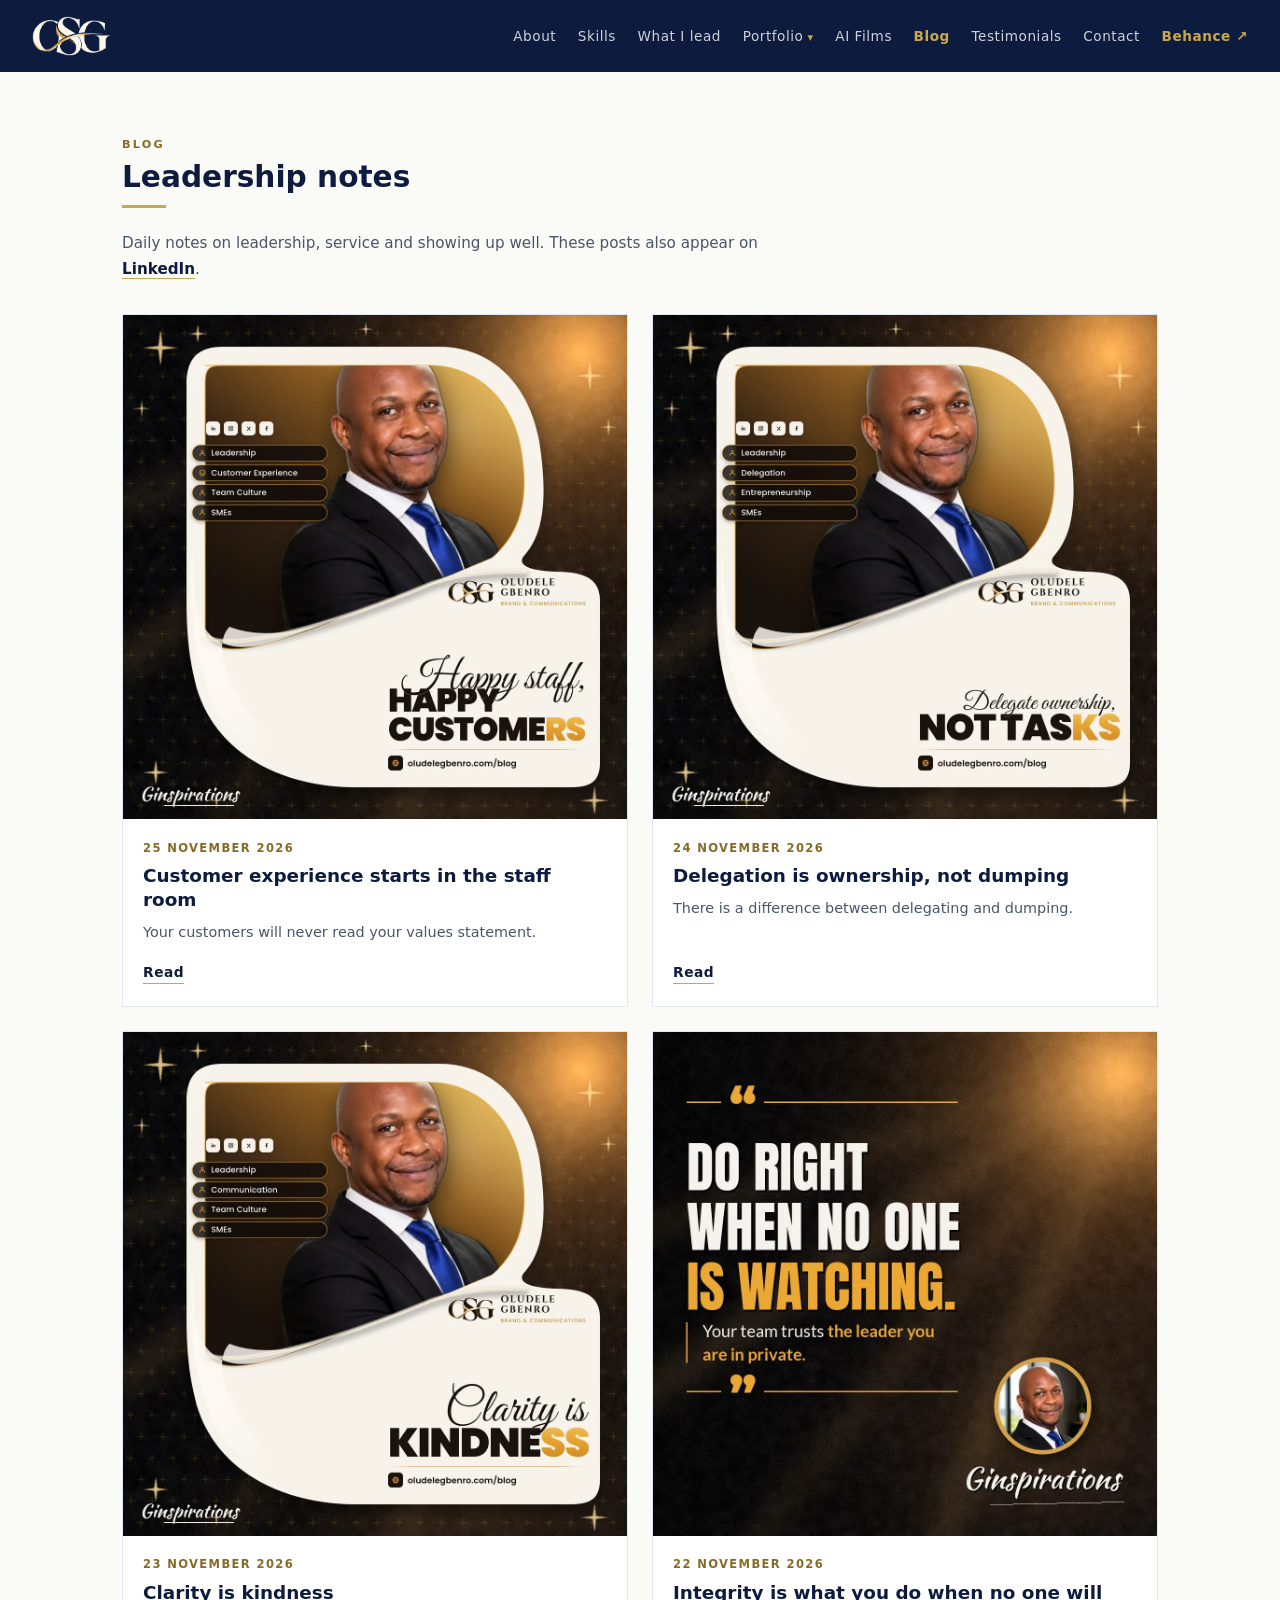
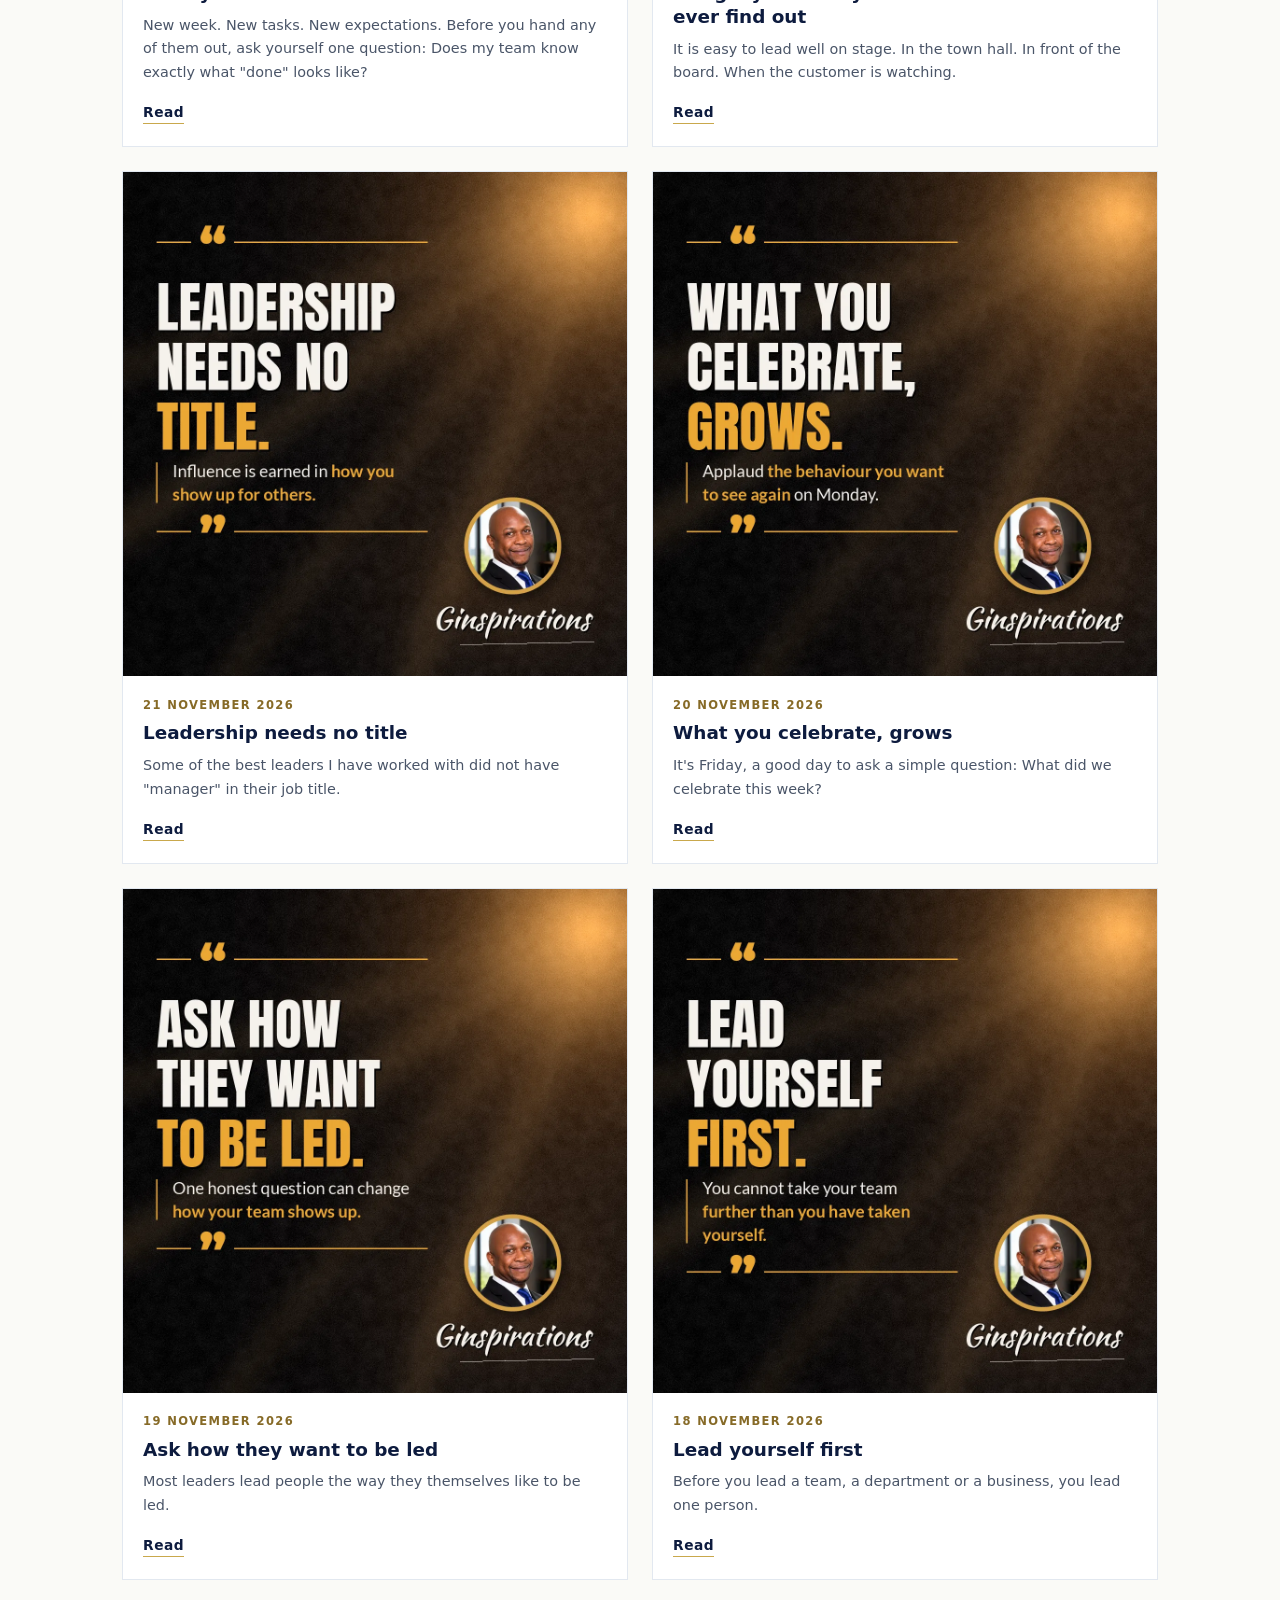
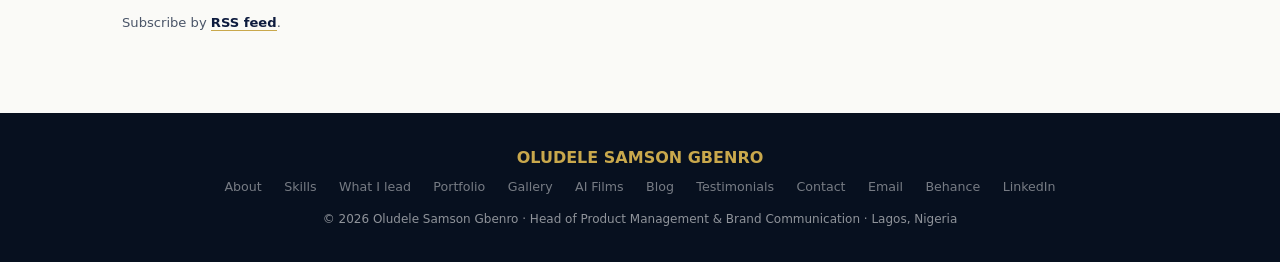
==== commit f54829ad: "Blog: customer experience starts in the staff room" ====
--- a/blog/index.html
+++ b/blog/index.html
@@ -17,16 +17,16 @@
 <meta property="og:title" content="Blog | Oludele Gbenro">
 <meta property="og:description" content="Leadership notes by Oludele Gbenro: daily lessons on leading yourself, your team and your work.">
 <meta property="og:url" content="https://oludelegbenro.com/blog/">
-<meta property="og:image" content="https://oludelegbenro.com/assets/blog/delegation-is-ownership-not-dumping.jpg">
-<meta property="og:image:secure_url" content="https://oludelegbenro.com/assets/blog/delegation-is-ownership-not-dumping.jpg">
+<meta property="og:image" content="https://oludelegbenro.com/assets/blog/customer-experience-starts-in-the-staff-room.jpg">
+<meta property="og:image:secure_url" content="https://oludelegbenro.com/assets/blog/customer-experience-starts-in-the-staff-room.jpg">
 <meta property="og:image:type" content="image/jpeg">
 <meta property="og:image:width" content="1080">
 <meta property="og:image:height" content="1080">
-<meta property="og:image:alt" content="Delegation is ownership, not dumping">
+<meta property="og:image:alt" content="Customer experience starts in the staff room">
 <meta name="twitter:card" content="summary_large_image">
 <meta name="twitter:title" content="Blog | Oludele Gbenro">
 <meta name="twitter:description" content="Leadership notes by Oludele Gbenro: daily lessons on leading yourself, your team and your work.">
-<meta name="twitter:image" content="https://oludelegbenro.com/assets/blog/delegation-is-ownership-not-dumping.jpg">
+<meta name="twitter:image" content="https://oludelegbenro.com/assets/blog/customer-experience-starts-in-the-staff-room.jpg">
 </head>
 <body>
 <nav>
@@ -59,6 +59,20 @@
   <div class="divider"></div>
   <p class="blog-intro">Daily notes on leadership, service and showing up well. These posts also appear on <a href="https://www.linkedin.com/in/oludelegbenro" target="_blank" rel="noopener">LinkedIn</a>.</p>
   <div class="blog-grid">
+    <article class="blog-card">
+      <a class="card-img" href="/blog/customer-experience-starts-in-the-staff-room/">
+        <picture>
+          <source type="image/webp" srcset="/assets/blog/customer-experience-starts-in-the-staff-room.webp">
+          <img src="/assets/blog/customer-experience-starts-in-the-staff-room.jpg" width="1080" height="1080" alt="Customer experience starts in the staff room" loading="lazy" decoding="async">
+        </picture>
+      </a>
+      <div class="blog-card-body">
+        <div class="blog-card-date">25 November 2026</div>
+        <h2 class="blog-card-title"><a href="/blog/customer-experience-starts-in-the-staff-room/">Customer experience starts in the staff room</a></h2>
+        <p class="blog-card-excerpt">Your customers will never read your values statement.</p>
+        <a class="read-link" href="/blog/customer-experience-starts-in-the-staff-room/">Read</a>
+      </div>
+    </article>
     <article class="blog-card">
       <a class="card-img" href="/blog/delegation-is-ownership-not-dumping/">
         <picture>
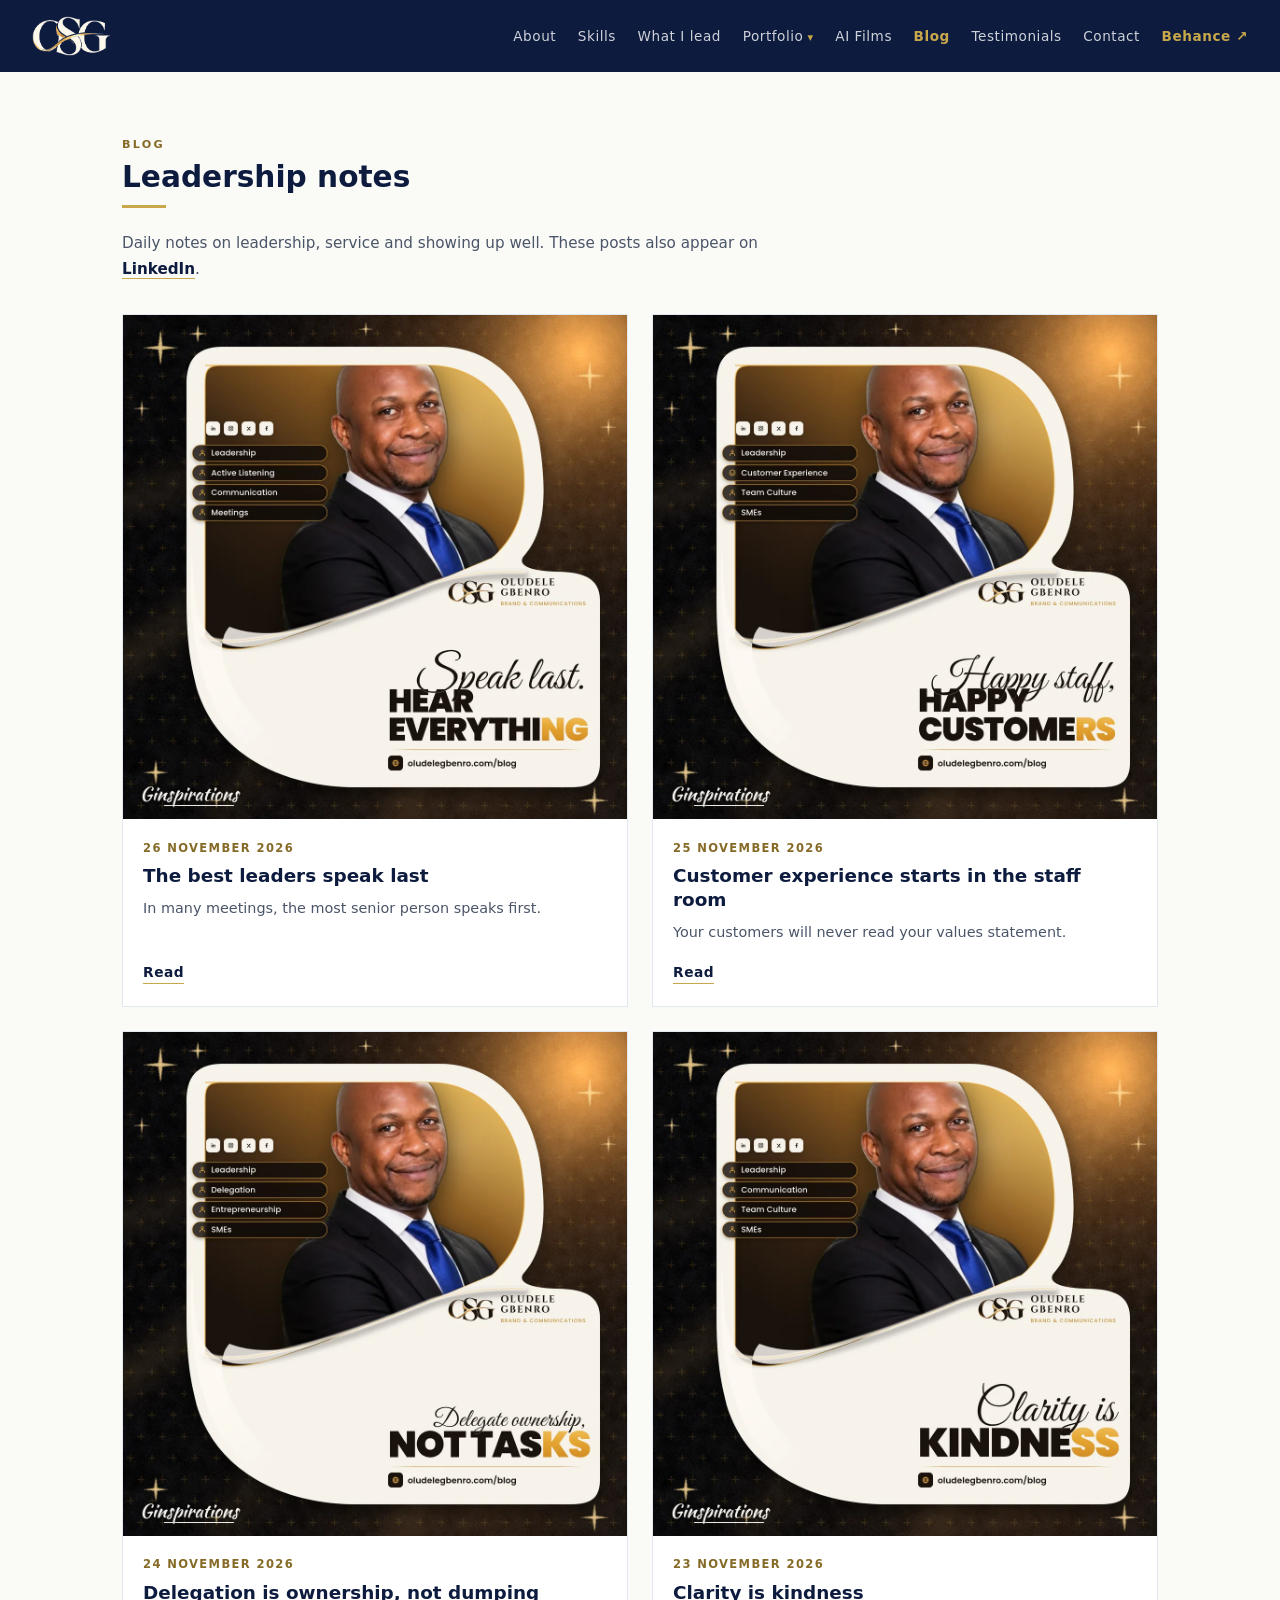
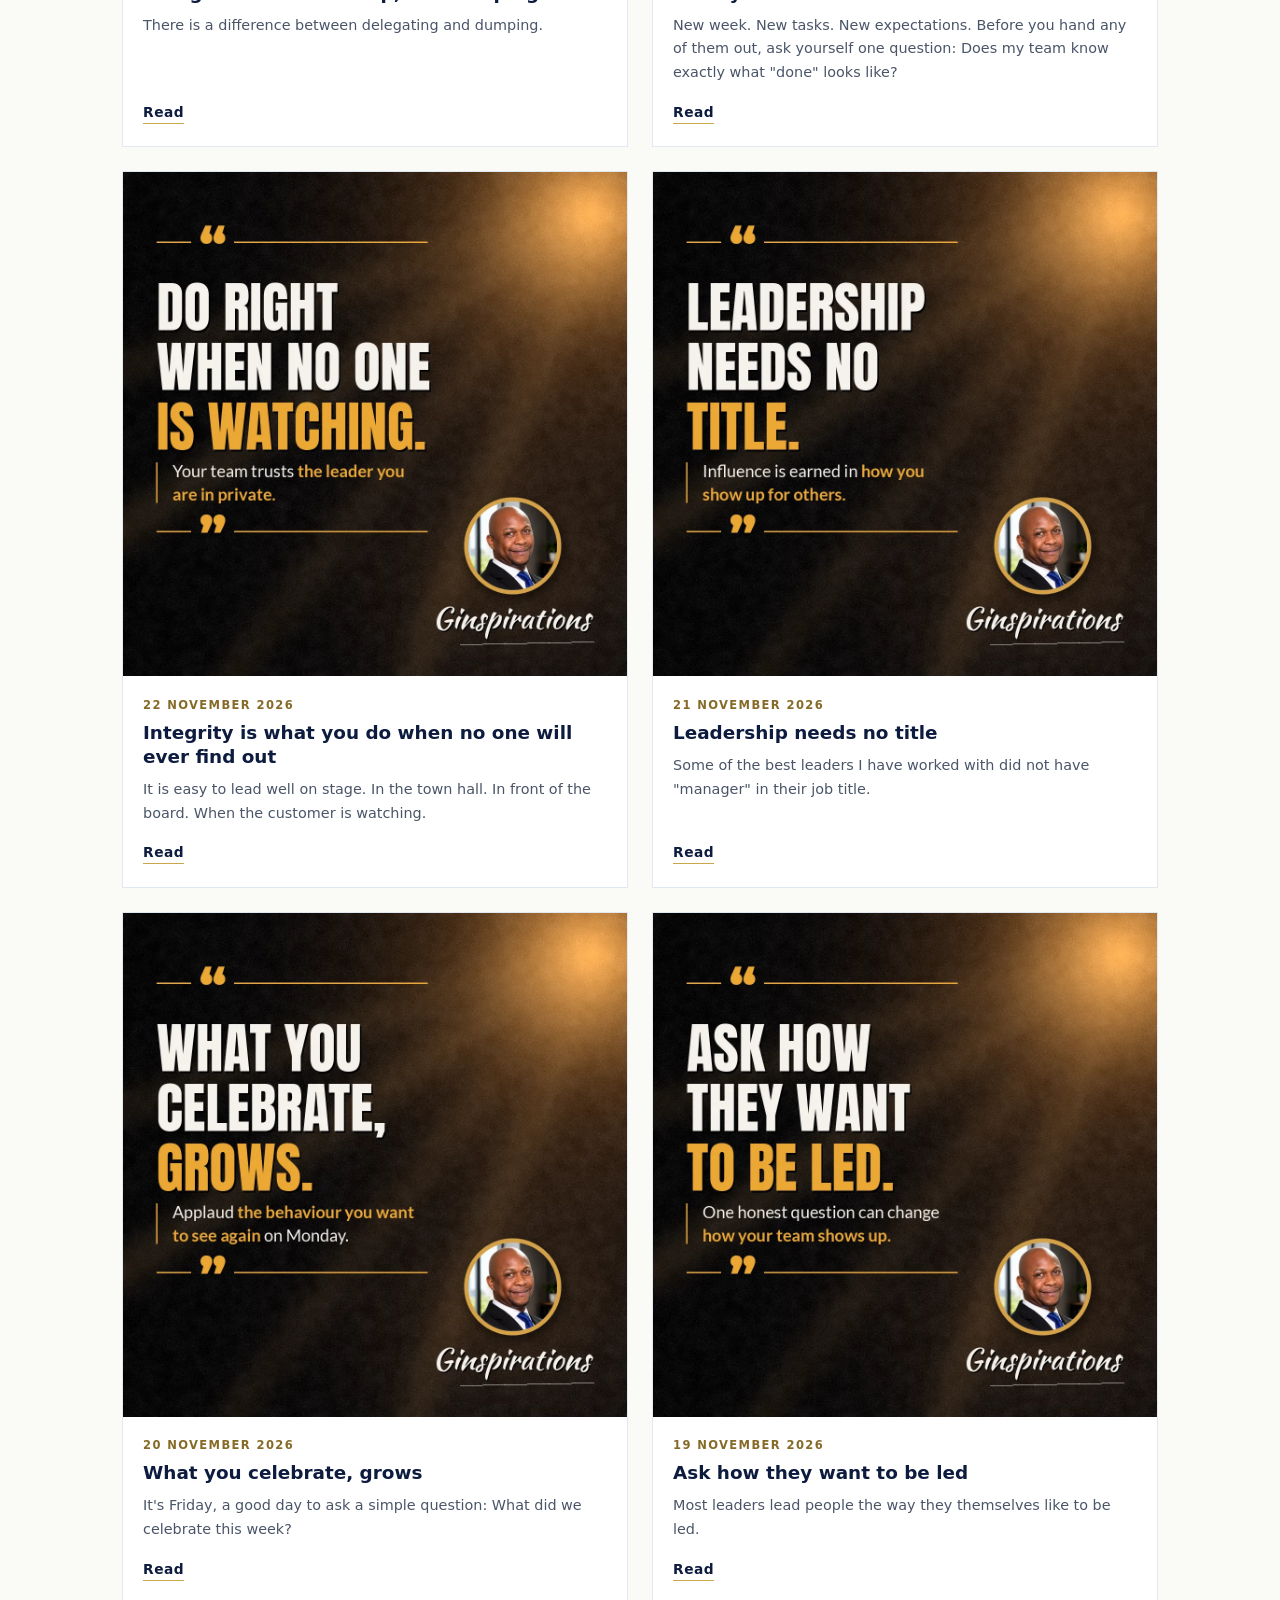
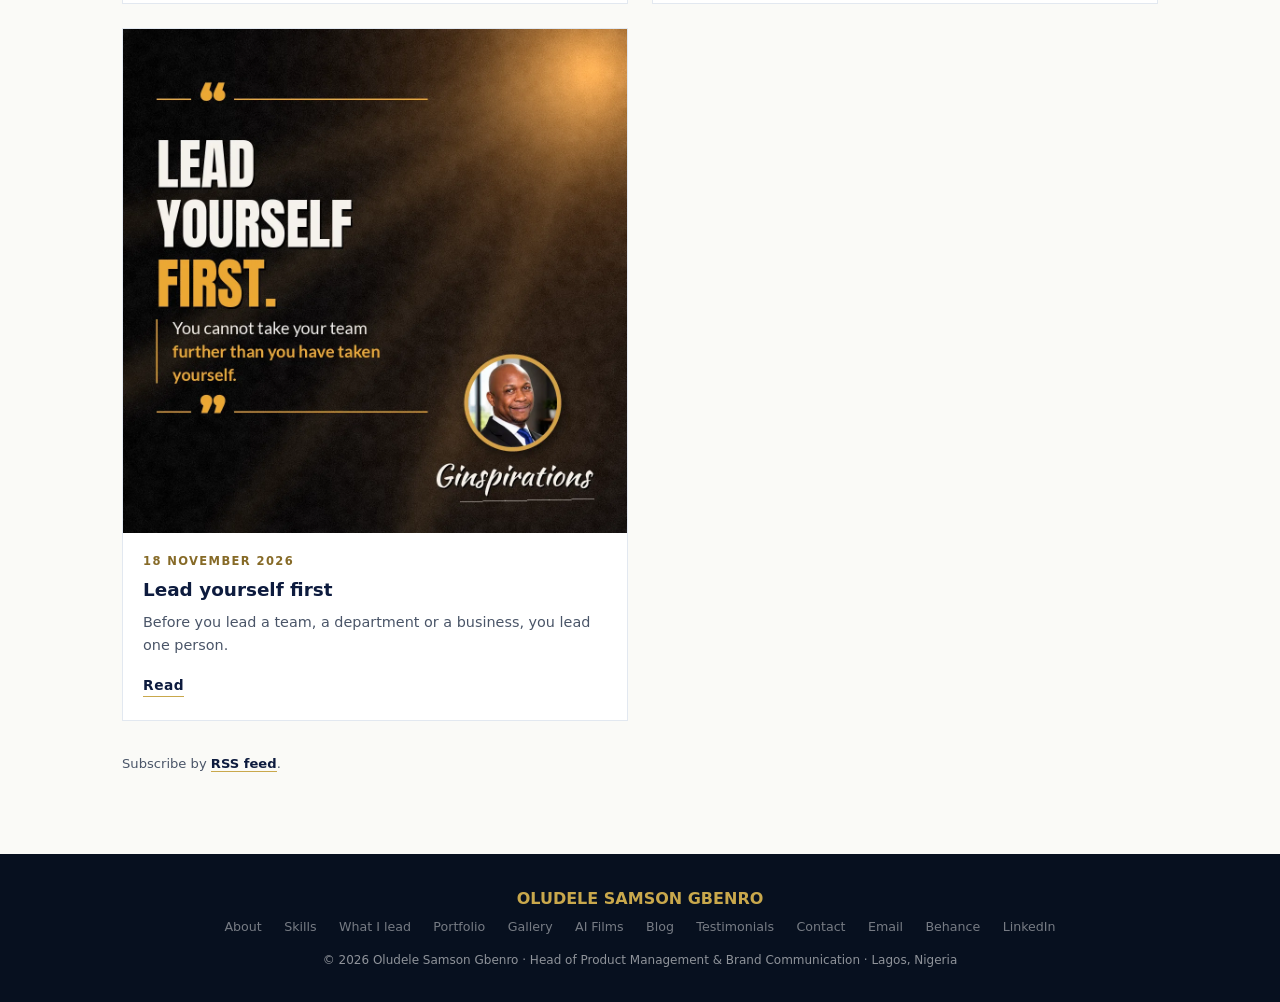
==== commit 19bb6ebc: "Blog: the best leaders speak last" ====
--- a/blog/index.html
+++ b/blog/index.html
@@ -17,16 +17,16 @@
 <meta property="og:title" content="Blog | Oludele Gbenro">
 <meta property="og:description" content="Leadership notes by Oludele Gbenro: daily lessons on leading yourself, your team and your work.">
 <meta property="og:url" content="https://oludelegbenro.com/blog/">
-<meta property="og:image" content="https://oludelegbenro.com/assets/blog/customer-experience-starts-in-the-staff-room.jpg">
-<meta property="og:image:secure_url" content="https://oludelegbenro.com/assets/blog/customer-experience-starts-in-the-staff-room.jpg">
+<meta property="og:image" content="https://oludelegbenro.com/assets/blog/the-best-leaders-speak-last.jpg">
+<meta property="og:image:secure_url" content="https://oludelegbenro.com/assets/blog/the-best-leaders-speak-last.jpg">
 <meta property="og:image:type" content="image/jpeg">
 <meta property="og:image:width" content="1080">
 <meta property="og:image:height" content="1080">
-<meta property="og:image:alt" content="Customer experience starts in the staff room">
+<meta property="og:image:alt" content="The best leaders speak last">
 <meta name="twitter:card" content="summary_large_image">
 <meta name="twitter:title" content="Blog | Oludele Gbenro">
 <meta name="twitter:description" content="Leadership notes by Oludele Gbenro: daily lessons on leading yourself, your team and your work.">
-<meta name="twitter:image" content="https://oludelegbenro.com/assets/blog/customer-experience-starts-in-the-staff-room.jpg">
+<meta name="twitter:image" content="https://oludelegbenro.com/assets/blog/the-best-leaders-speak-last.jpg">
 </head>
 <body>
 <nav>
@@ -59,6 +59,20 @@
   <div class="divider"></div>
   <p class="blog-intro">Daily notes on leadership, service and showing up well. These posts also appear on <a href="https://www.linkedin.com/in/oludelegbenro" target="_blank" rel="noopener">LinkedIn</a>.</p>
   <div class="blog-grid">
+    <article class="blog-card">
+      <a class="card-img" href="/blog/the-best-leaders-speak-last/">
+        <picture>
+          <source type="image/webp" srcset="/assets/blog/the-best-leaders-speak-last.webp">
+          <img src="/assets/blog/the-best-leaders-speak-last.jpg" width="1080" height="1080" alt="The best leaders speak last" loading="lazy" decoding="async">
+        </picture>
+      </a>
+      <div class="blog-card-body">
+        <div class="blog-card-date">26 November 2026</div>
+        <h2 class="blog-card-title"><a href="/blog/the-best-leaders-speak-last/">The best leaders speak last</a></h2>
+        <p class="blog-card-excerpt">In many meetings, the most senior person speaks first.</p>
+        <a class="read-link" href="/blog/the-best-leaders-speak-last/">Read</a>
+      </div>
+    </article>
     <article class="blog-card">
       <a class="card-img" href="/blog/customer-experience-starts-in-the-staff-room/">
         <picture>
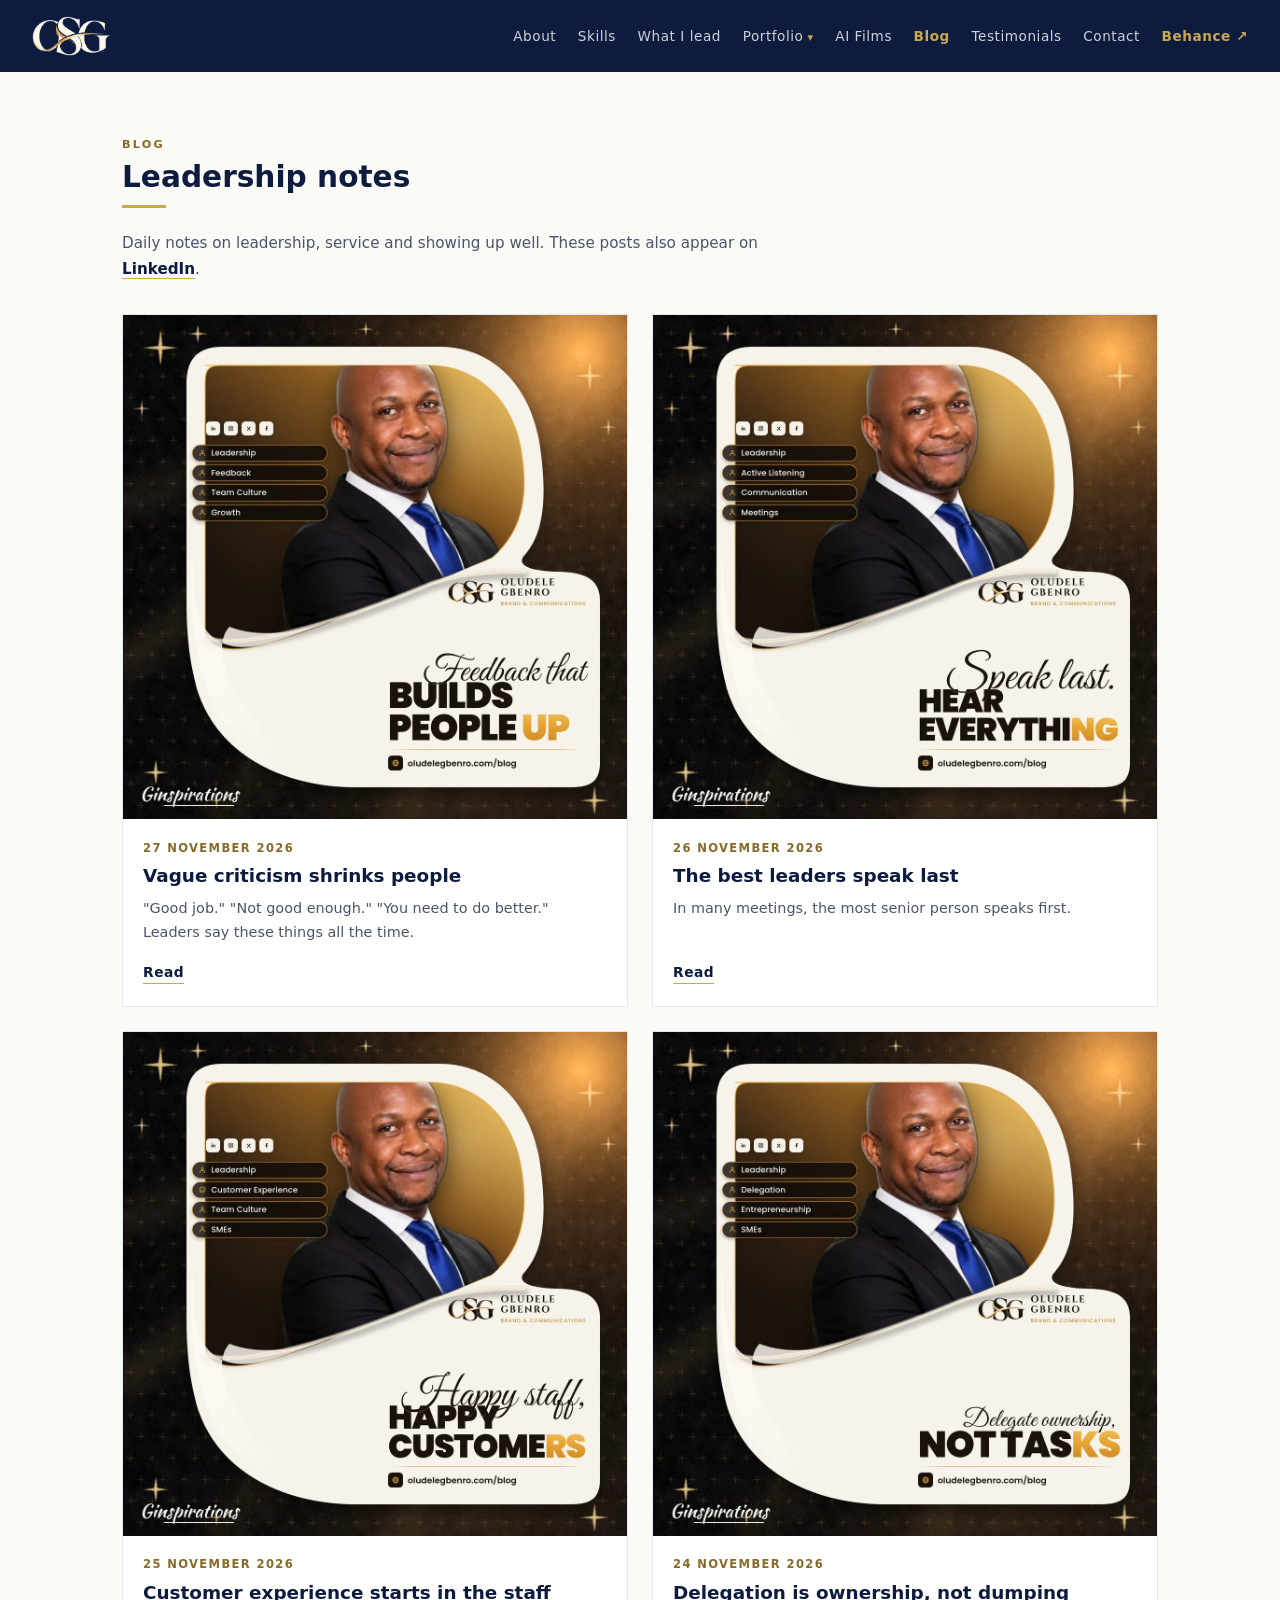
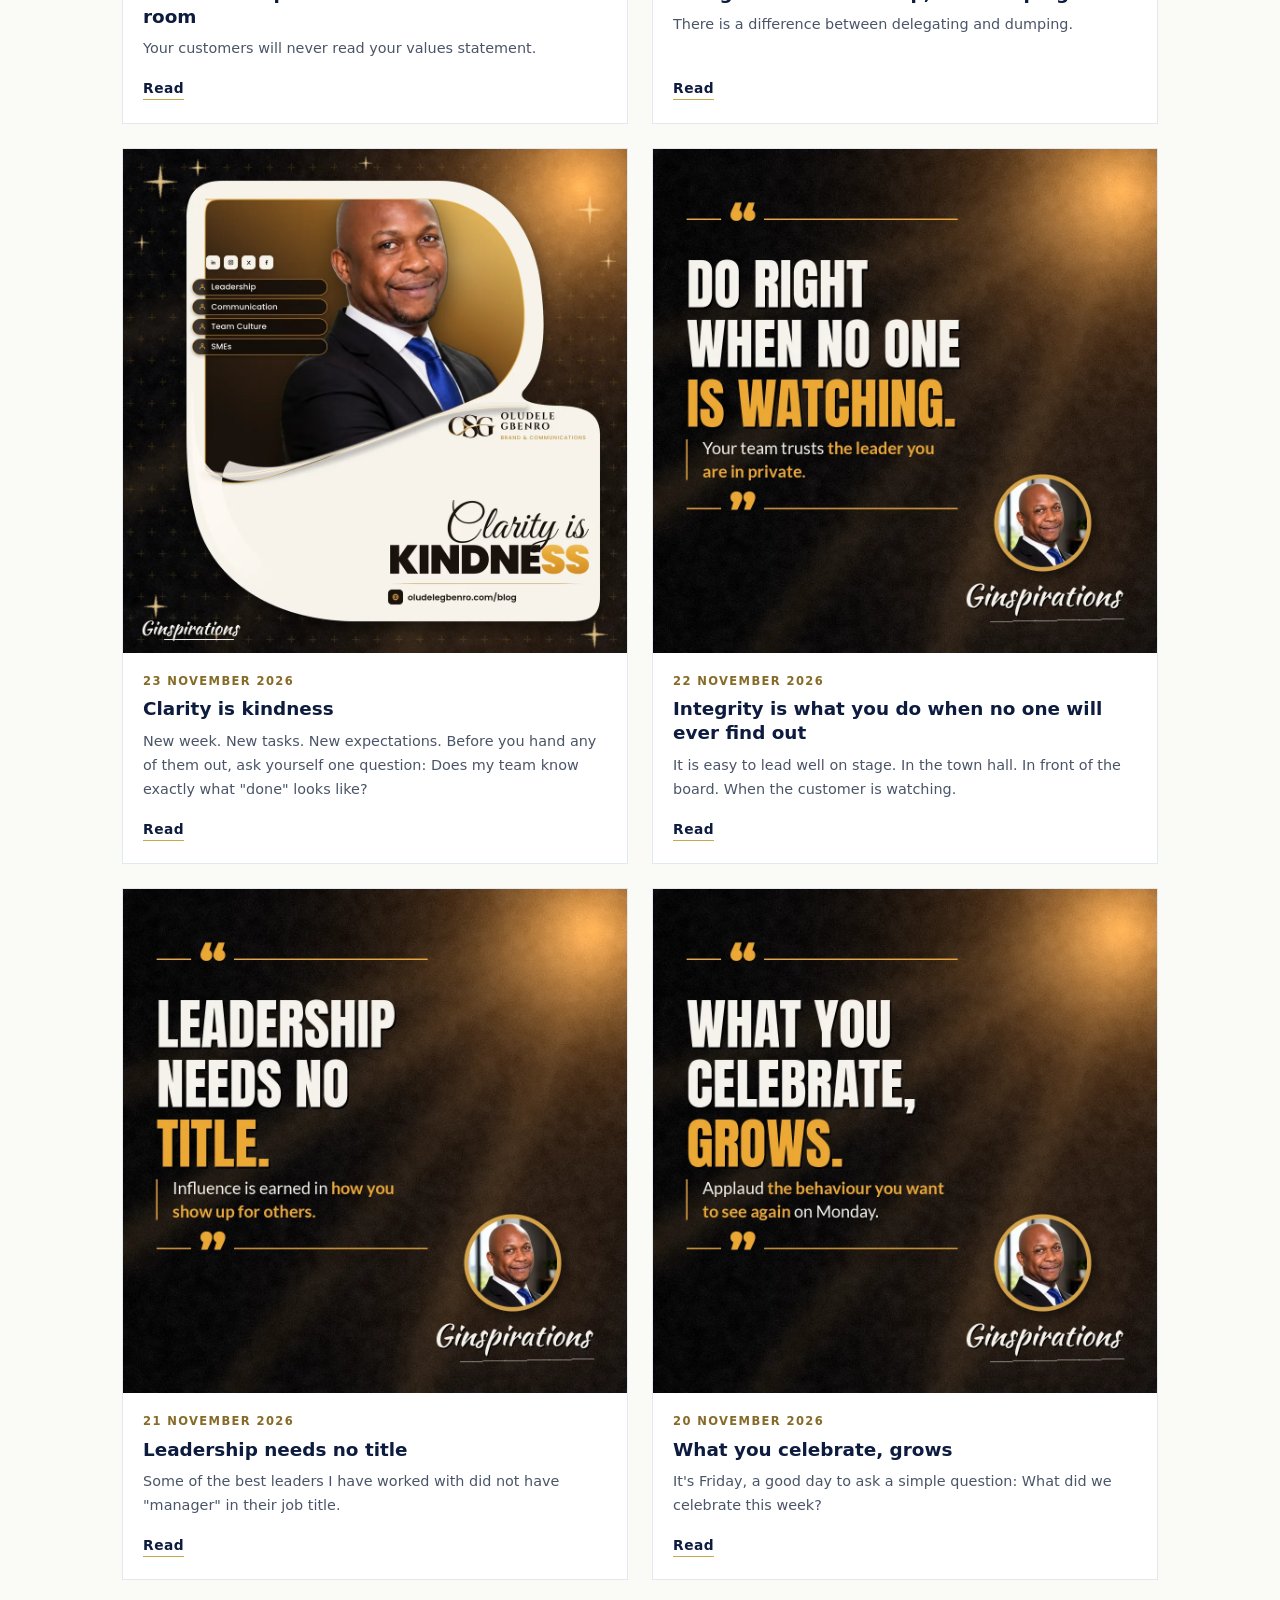
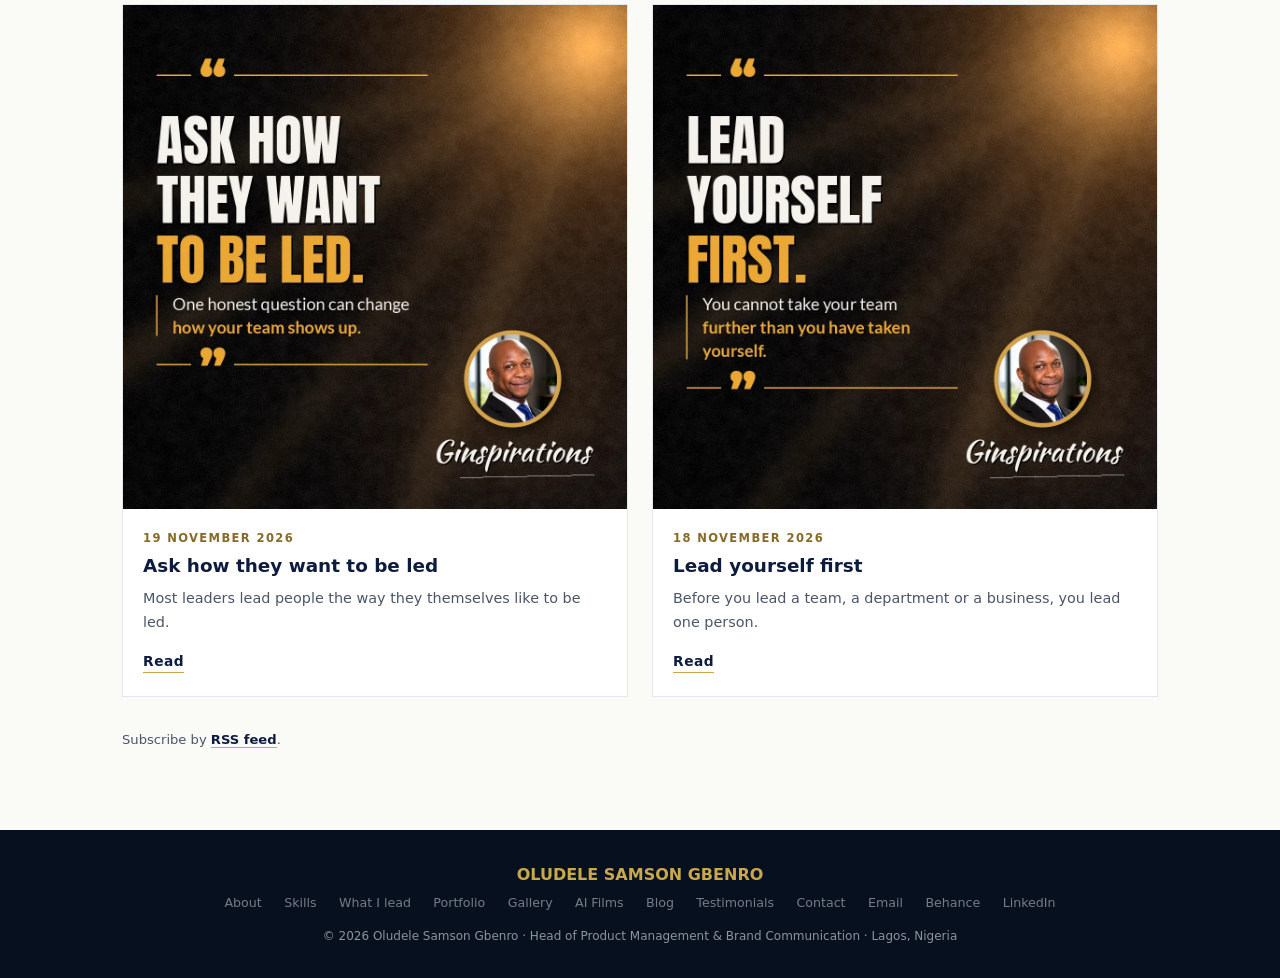
==== commit cb79c01a: "Blog: vague criticism shrinks people" ====
--- a/blog/index.html
+++ b/blog/index.html
@@ -17,16 +17,16 @@
 <meta property="og:title" content="Blog | Oludele Gbenro">
 <meta property="og:description" content="Leadership notes by Oludele Gbenro: daily lessons on leading yourself, your team and your work.">
 <meta property="og:url" content="https://oludelegbenro.com/blog/">
-<meta property="og:image" content="https://oludelegbenro.com/assets/blog/the-best-leaders-speak-last.jpg">
-<meta property="og:image:secure_url" content="https://oludelegbenro.com/assets/blog/the-best-leaders-speak-last.jpg">
+<meta property="og:image" content="https://oludelegbenro.com/assets/blog/vague-criticism-shrinks-people.jpg">
+<meta property="og:image:secure_url" content="https://oludelegbenro.com/assets/blog/vague-criticism-shrinks-people.jpg">
 <meta property="og:image:type" content="image/jpeg">
 <meta property="og:image:width" content="1080">
 <meta property="og:image:height" content="1080">
-<meta property="og:image:alt" content="The best leaders speak last">
+<meta property="og:image:alt" content="Vague criticism shrinks people">
 <meta name="twitter:card" content="summary_large_image">
 <meta name="twitter:title" content="Blog | Oludele Gbenro">
 <meta name="twitter:description" content="Leadership notes by Oludele Gbenro: daily lessons on leading yourself, your team and your work.">
-<meta name="twitter:image" content="https://oludelegbenro.com/assets/blog/the-best-leaders-speak-last.jpg">
+<meta name="twitter:image" content="https://oludelegbenro.com/assets/blog/vague-criticism-shrinks-people.jpg">
 </head>
 <body>
 <nav>
@@ -59,6 +59,20 @@
   <div class="divider"></div>
   <p class="blog-intro">Daily notes on leadership, service and showing up well. These posts also appear on <a href="https://www.linkedin.com/in/oludelegbenro" target="_blank" rel="noopener">LinkedIn</a>.</p>
   <div class="blog-grid">
+    <article class="blog-card">
+      <a class="card-img" href="/blog/vague-criticism-shrinks-people/">
+        <picture>
+          <source type="image/webp" srcset="/assets/blog/vague-criticism-shrinks-people.webp">
+          <img src="/assets/blog/vague-criticism-shrinks-people.jpg" width="1080" height="1080" alt="Vague criticism shrinks people" loading="lazy" decoding="async">
+        </picture>
+      </a>
+      <div class="blog-card-body">
+        <div class="blog-card-date">27 November 2026</div>
+        <h2 class="blog-card-title"><a href="/blog/vague-criticism-shrinks-people/">Vague criticism shrinks people</a></h2>
+        <p class="blog-card-excerpt">&quot;Good job.&quot; &quot;Not good enough.&quot; &quot;You need to do better.&quot; Leaders say these things all the time.</p>
+        <a class="read-link" href="/blog/vague-criticism-shrinks-people/">Read</a>
+      </div>
+    </article>
     <article class="blog-card">
       <a class="card-img" href="/blog/the-best-leaders-speak-last/">
         <picture>
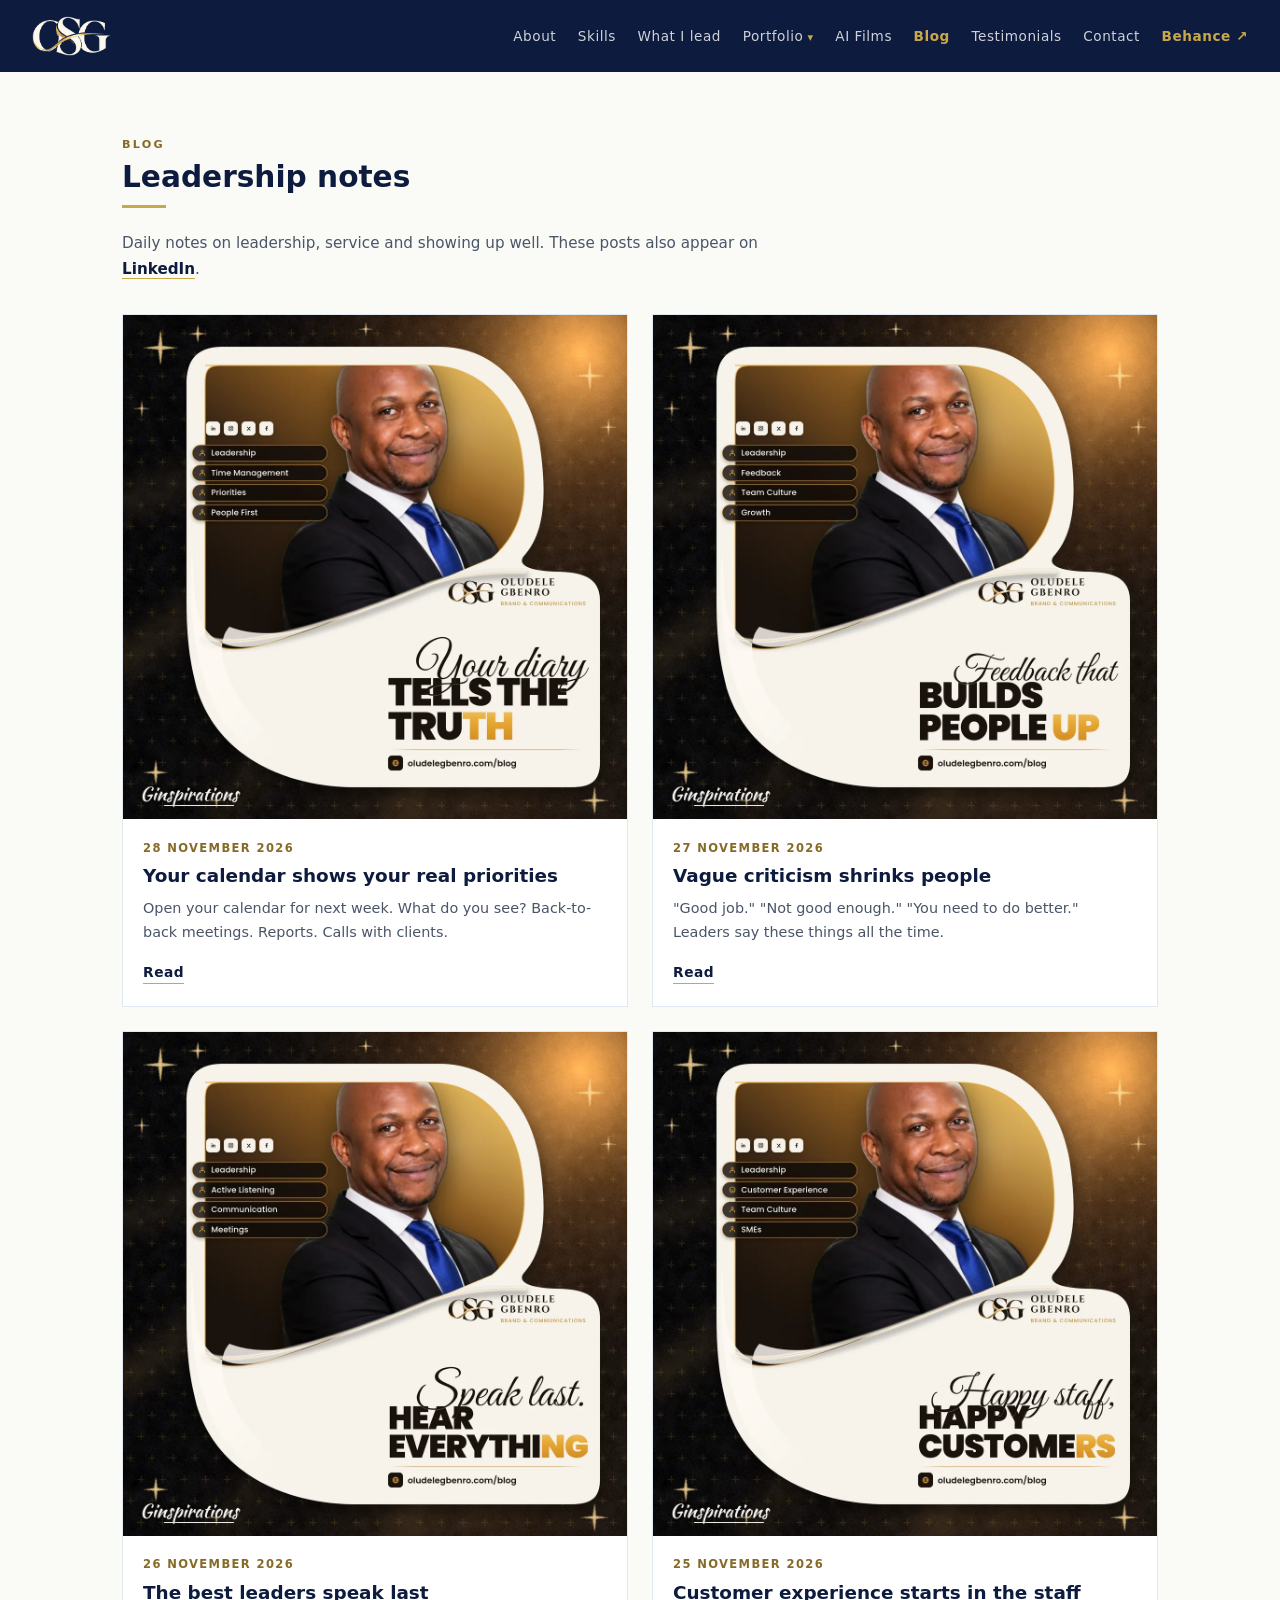
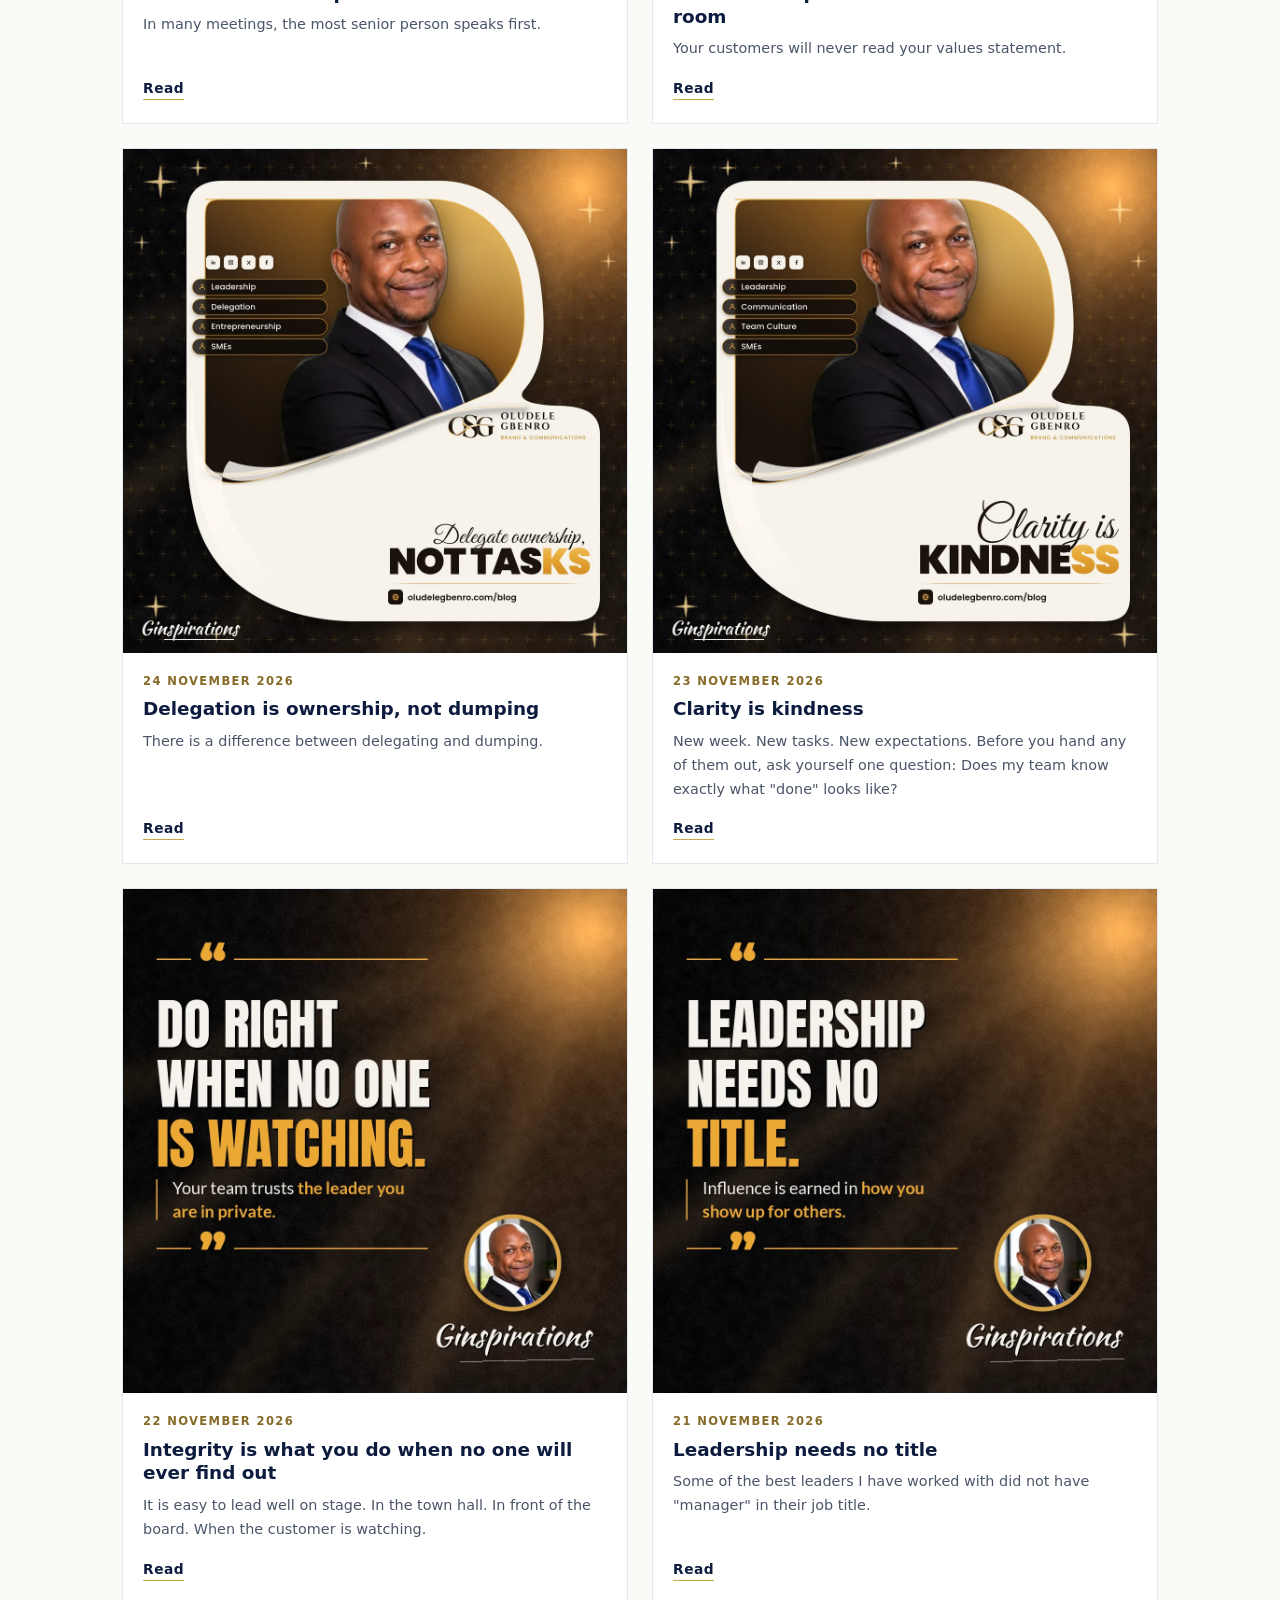
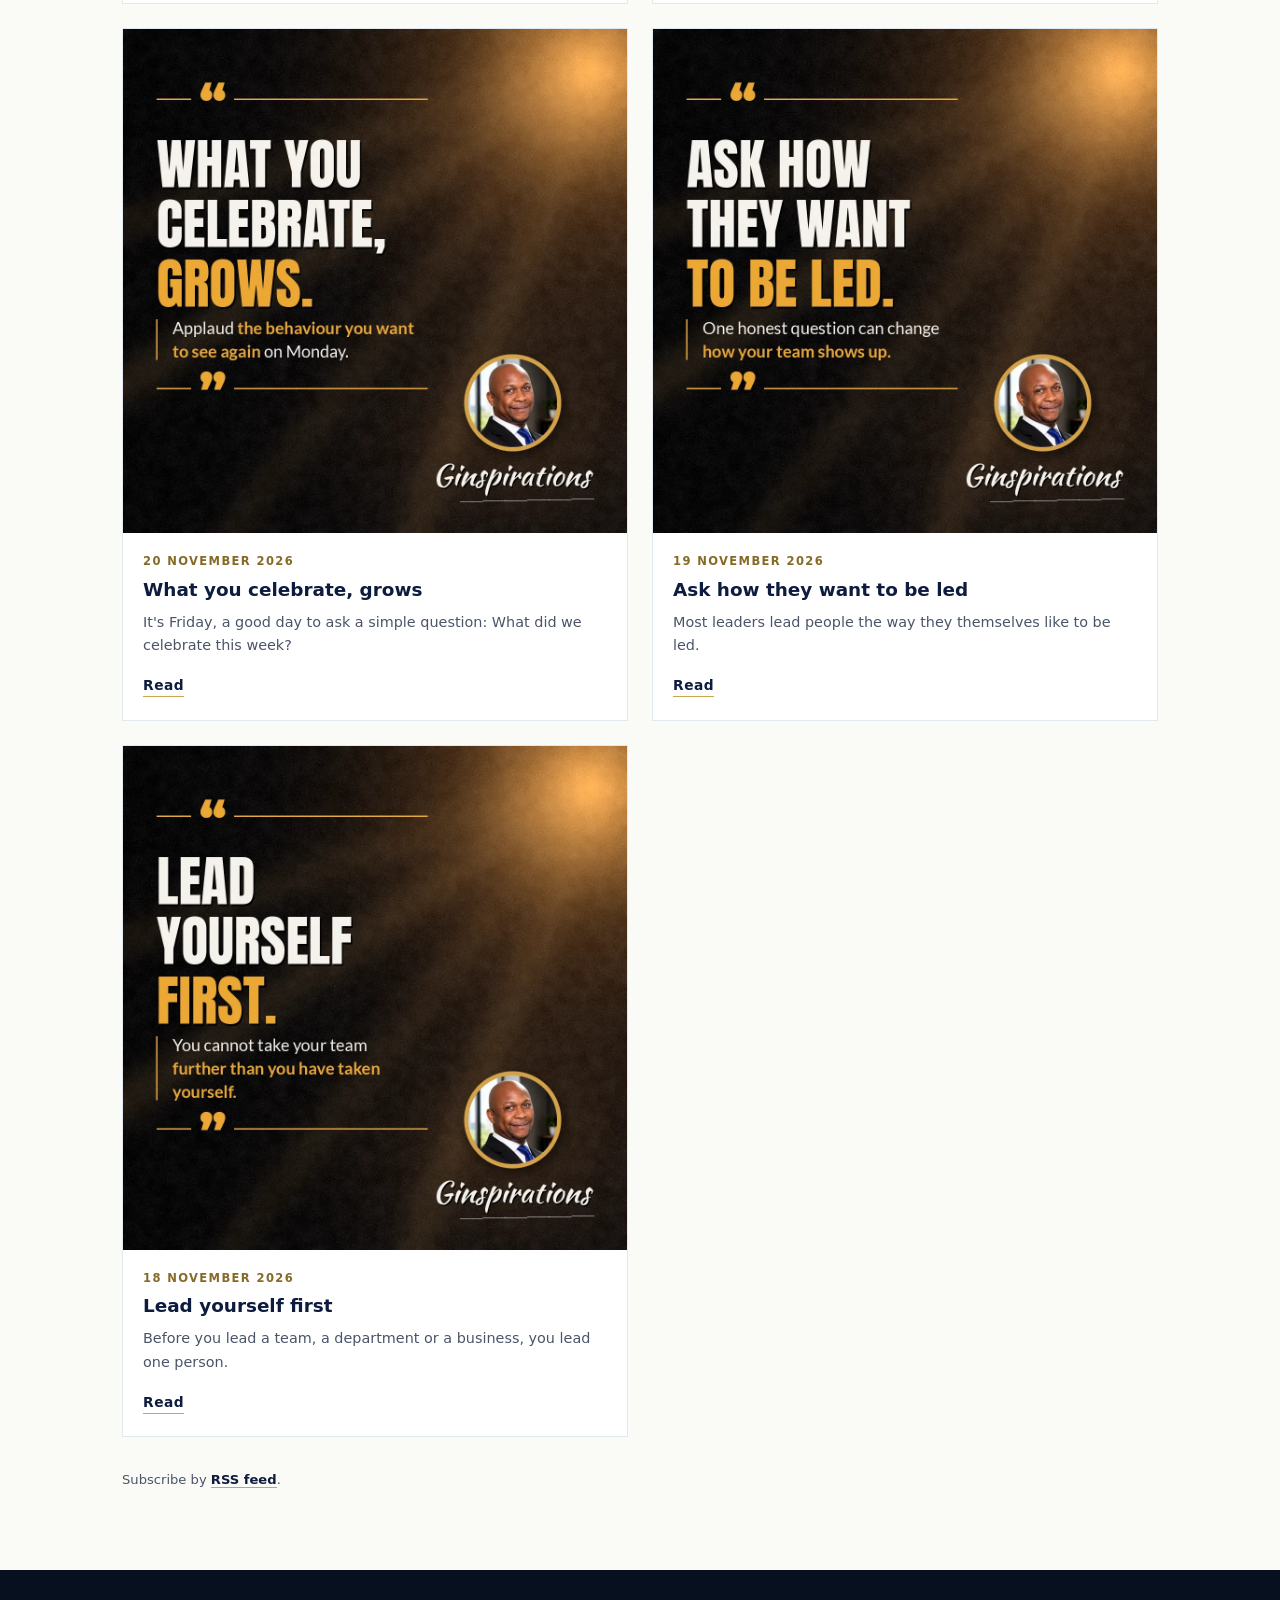
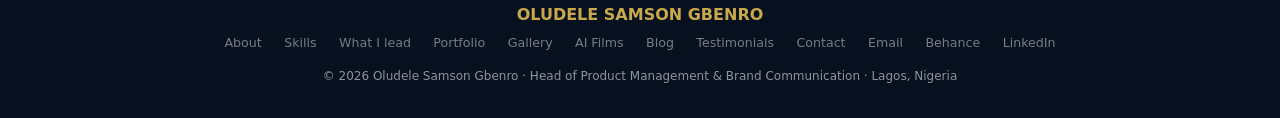
==== commit 74d5f964: "Add blog post 2026-11-28" ====
--- a/blog/index.html
+++ b/blog/index.html
@@ -17,16 +17,16 @@
 <meta property="og:title" content="Blog | Oludele Gbenro">
 <meta property="og:description" content="Leadership notes by Oludele Gbenro: daily lessons on leading yourself, your team and your work.">
 <meta property="og:url" content="https://oludelegbenro.com/blog/">
-<meta property="og:image" content="https://oludelegbenro.com/assets/blog/vague-criticism-shrinks-people.jpg">
-<meta property="og:image:secure_url" content="https://oludelegbenro.com/assets/blog/vague-criticism-shrinks-people.jpg">
+<meta property="og:image" content="https://oludelegbenro.com/assets/blog/your-calendar-shows-your-real-priorities.jpg">
+<meta property="og:image:secure_url" content="https://oludelegbenro.com/assets/blog/your-calendar-shows-your-real-priorities.jpg">
 <meta property="og:image:type" content="image/jpeg">
 <meta property="og:image:width" content="1080">
 <meta property="og:image:height" content="1080">
-<meta property="og:image:alt" content="Vague criticism shrinks people">
+<meta property="og:image:alt" content="Your calendar shows your real priorities">
 <meta name="twitter:card" content="summary_large_image">
 <meta name="twitter:title" content="Blog | Oludele Gbenro">
 <meta name="twitter:description" content="Leadership notes by Oludele Gbenro: daily lessons on leading yourself, your team and your work.">
-<meta name="twitter:image" content="https://oludelegbenro.com/assets/blog/vague-criticism-shrinks-people.jpg">
+<meta name="twitter:image" content="https://oludelegbenro.com/assets/blog/your-calendar-shows-your-real-priorities.jpg">
 </head>
 <body>
 <nav>
@@ -59,6 +59,20 @@
   <div class="divider"></div>
   <p class="blog-intro">Daily notes on leadership, service and showing up well. These posts also appear on <a href="https://www.linkedin.com/in/oludelegbenro" target="_blank" rel="noopener">LinkedIn</a>.</p>
   <div class="blog-grid">
+    <article class="blog-card">
+      <a class="card-img" href="/blog/your-calendar-shows-your-real-priorities/">
+        <picture>
+          <source type="image/webp" srcset="/assets/blog/your-calendar-shows-your-real-priorities.webp">
+          <img src="/assets/blog/your-calendar-shows-your-real-priorities.jpg" width="1080" height="1080" alt="Your calendar shows your real priorities" loading="lazy" decoding="async">
+        </picture>
+      </a>
+      <div class="blog-card-body">
+        <div class="blog-card-date">28 November 2026</div>
+        <h2 class="blog-card-title"><a href="/blog/your-calendar-shows-your-real-priorities/">Your calendar shows your real priorities</a></h2>
+        <p class="blog-card-excerpt">Open your calendar for next week. What do you see? Back-to-back meetings. Reports. Calls with clients.</p>
+        <a class="read-link" href="/blog/your-calendar-shows-your-real-priorities/">Read</a>
+      </div>
+    </article>
     <article class="blog-card">
       <a class="card-img" href="/blog/vague-criticism-shrinks-people/">
         <picture>
